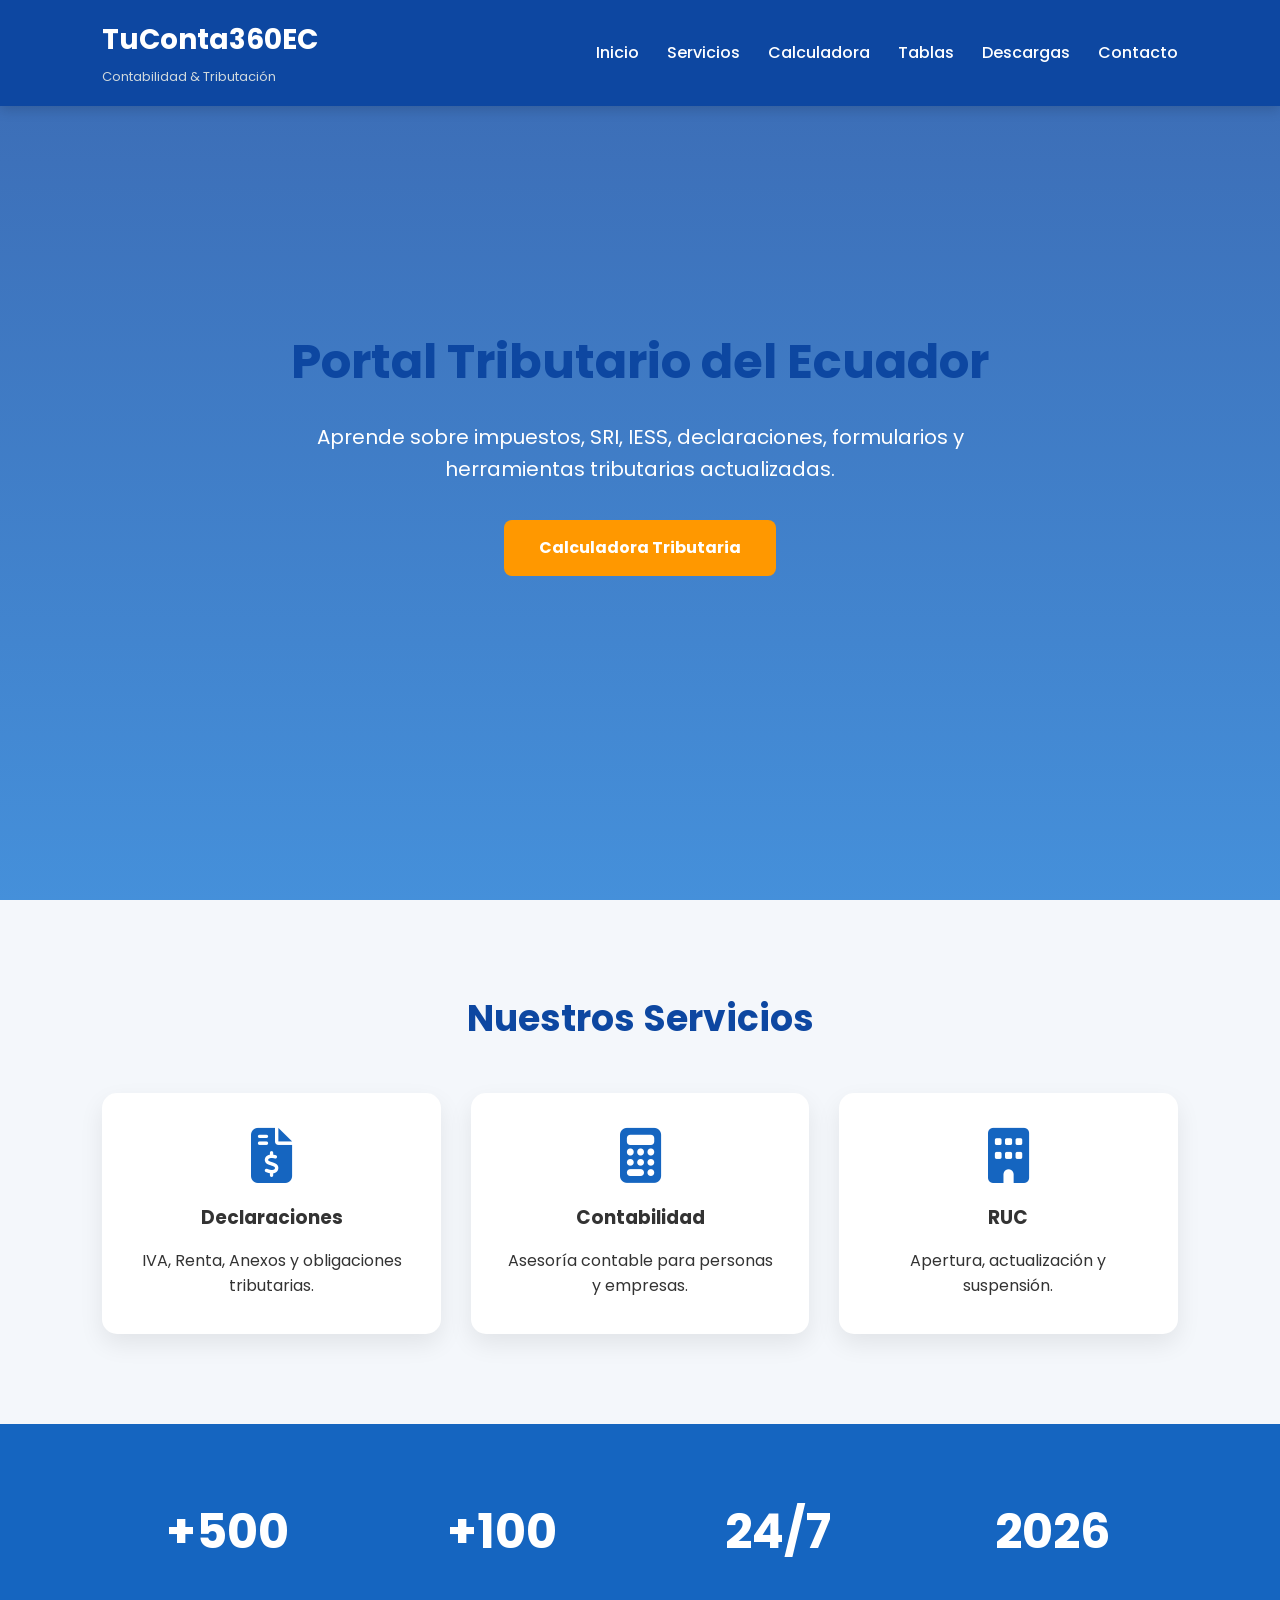
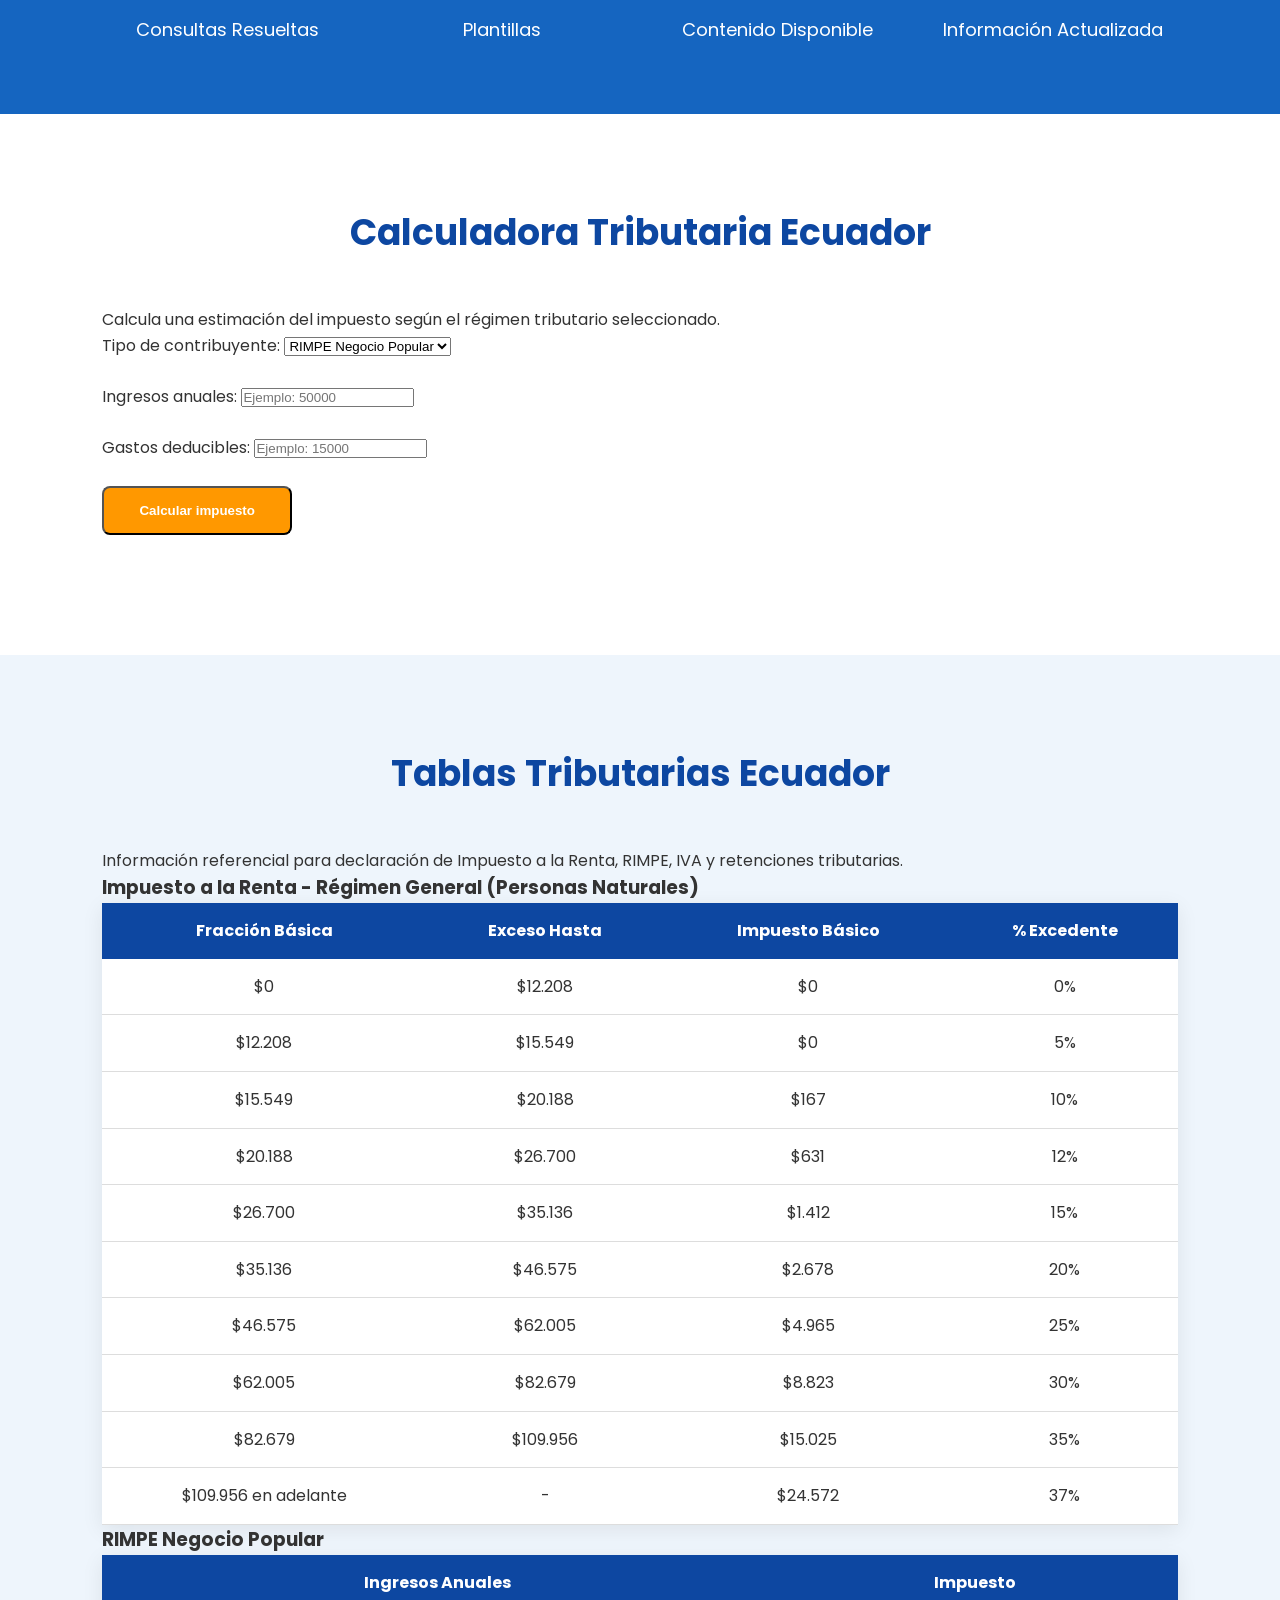
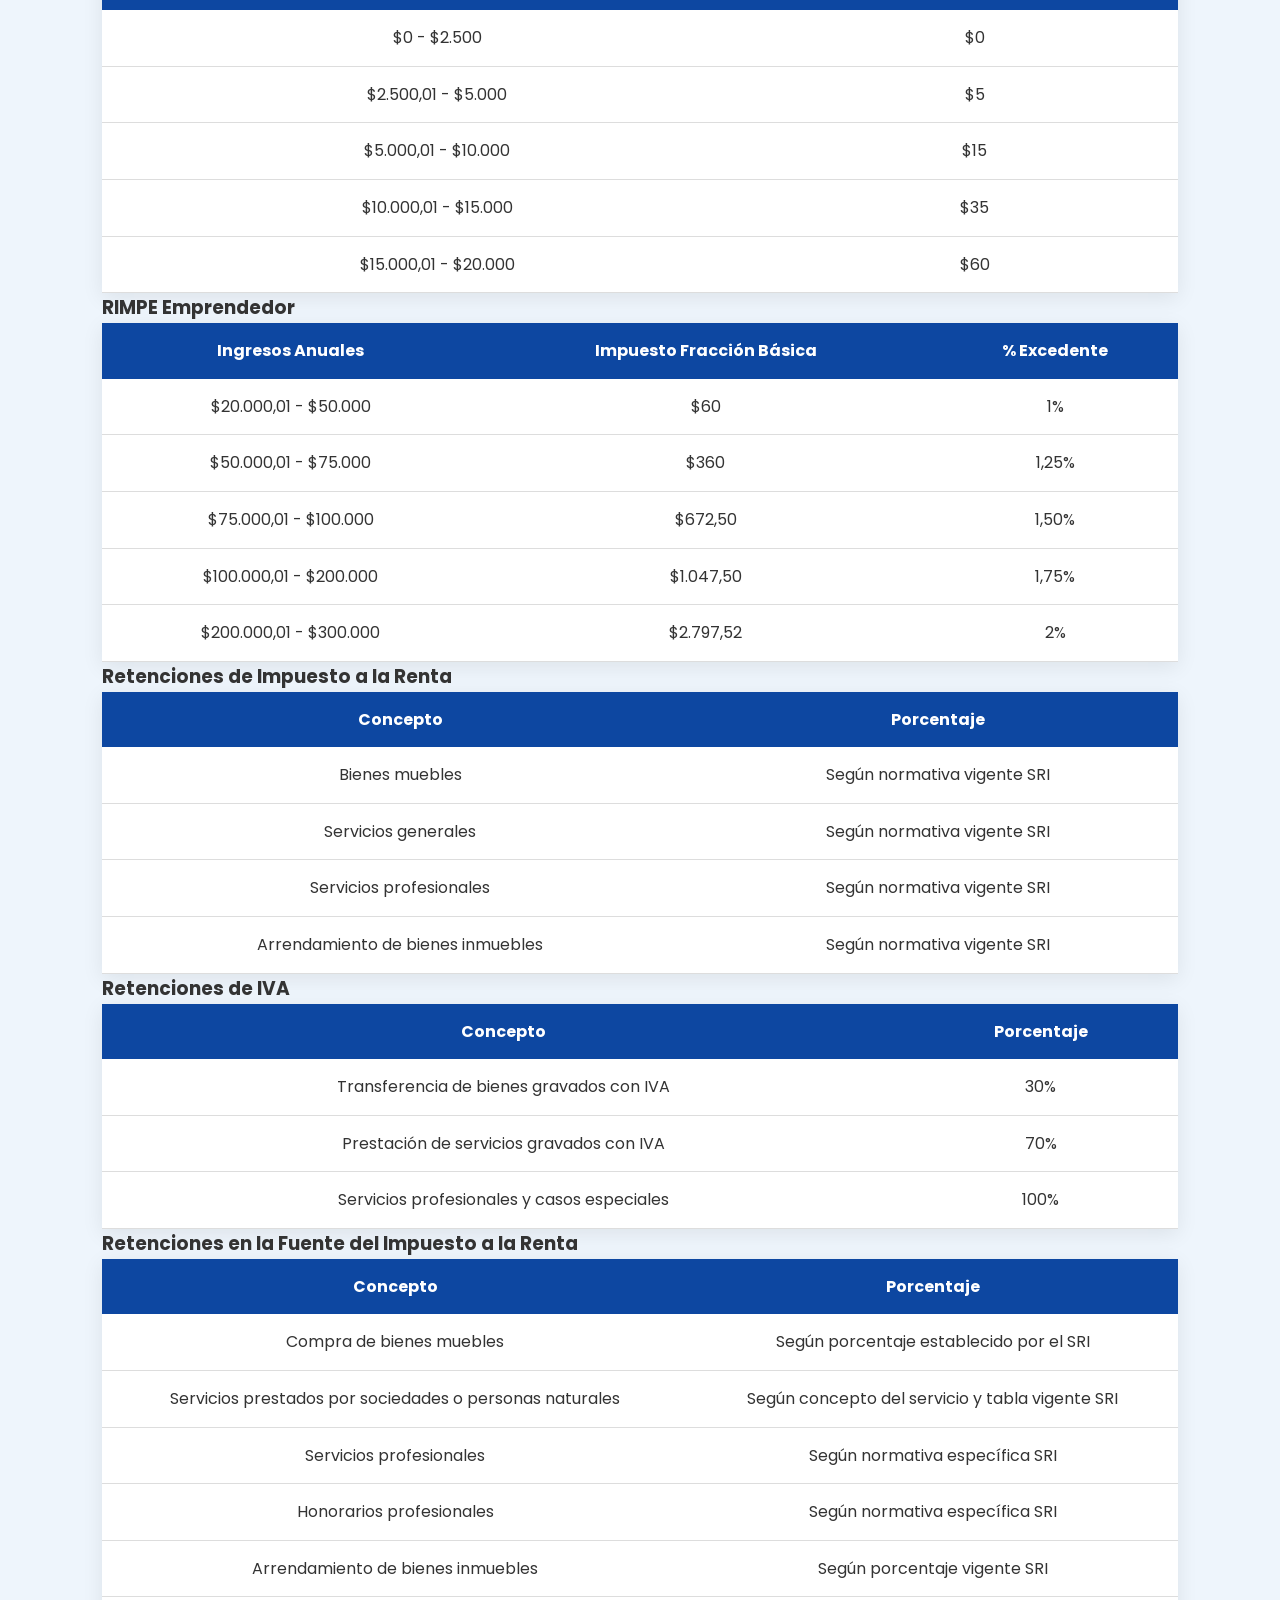
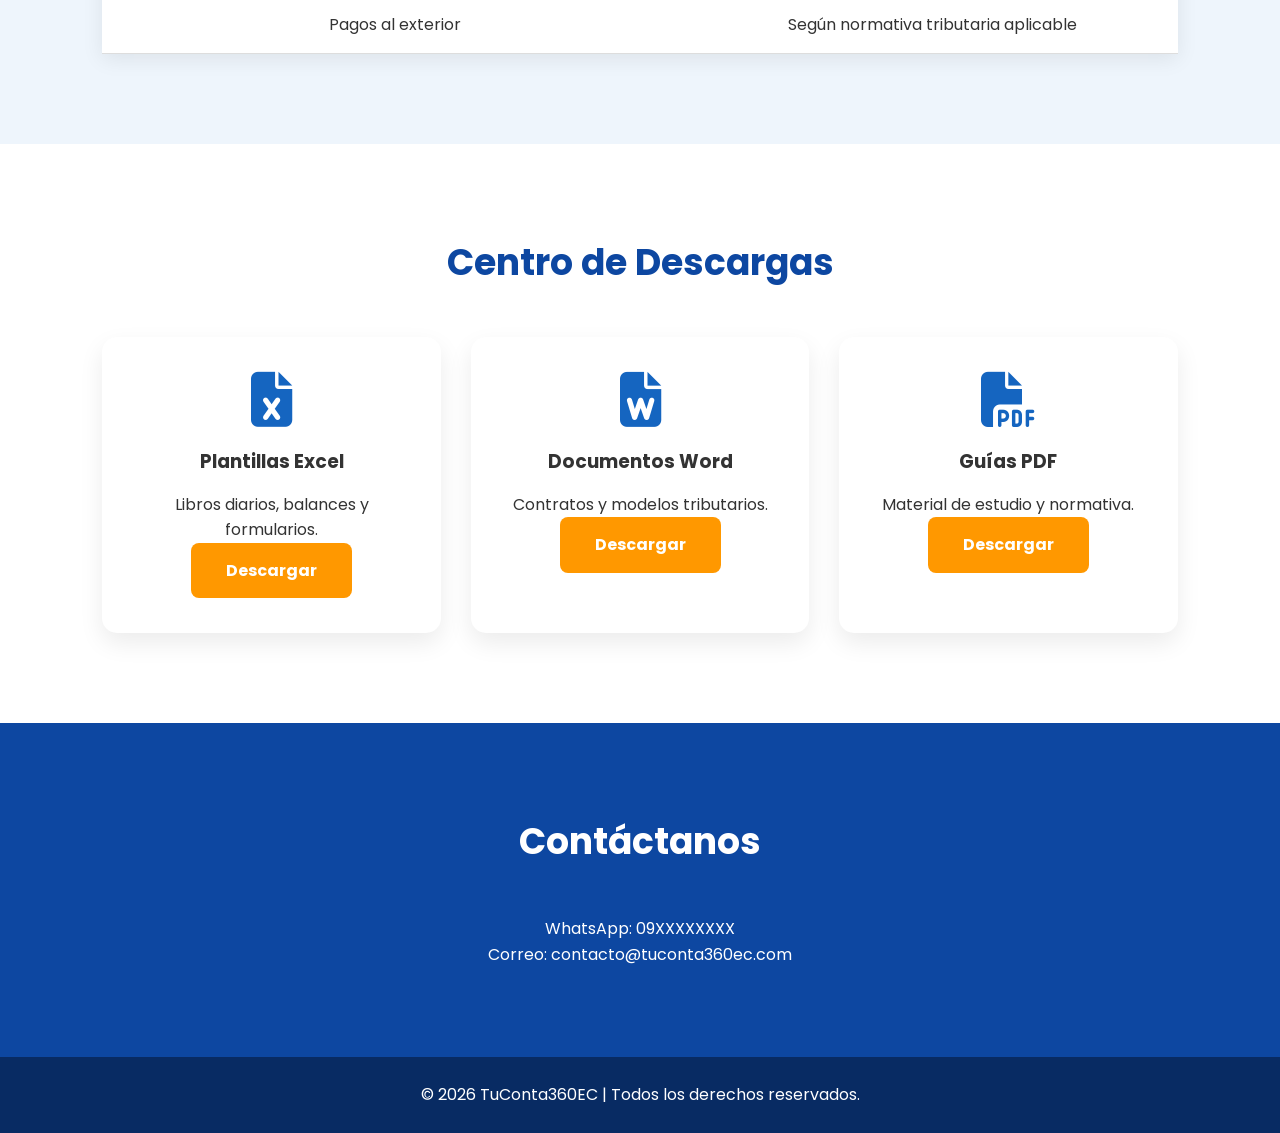
==== index.html @ 90be83da "Update index.html" ====
<!DOCTYPE html>
<html lang="es">
<head>
    <meta charset="UTF-8">
    <meta name="viewport" content="width=device-width, initial-scale=1.0">
    <title>TuConta360EC | Contabilidad y Tributación Ecuador</title>

    <link rel="stylesheet" href="css/style.css">

    <!-- Font Awesome -->
    <link rel="stylesheet" href="https://cdnjs.cloudflare.com/ajax/libs/font-awesome/6.6.0/css/all.min.css">

    <!-- Google Fonts -->
    <link href="https://fonts.googleapis.com/css2?family=Poppins:wght@300;400;500;600;700&display=swap" rel="stylesheet">
</head>

<body>

<!-- ================= HEADER ================= -->

<header>

    <div class="logo">
        <h1>TuConta360EC</h1>
        <span>Contabilidad & Tributación</span>
    </div>

    <nav>

        <ul>

            <li><a href="#inicio">Inicio</a></li>

            <li><a href="#servicios">Servicios</a></li>

            <li><a href="#calculadora">Calculadora</a></li>

            <li><a href="#tablas">Tablas</a></li>

            <li><a href="#descargas">Descargas</a></li>

            <li><a href="#contacto">Contacto</a></li>

        </ul>

    </nav>

</header>

<!-- ================= BANNER ================= -->

<section id="inicio" class="banner">

    <div class="banner-texto">

        <h2>Portal Tributario del Ecuador</h2>

        <p>
            Aprende sobre impuestos, SRI, IESS,
            declaraciones, formularios y herramientas
            tributarias actualizadas.
        </p>

        <a href="#calculadora" class="btn">
            Calculadora Tributaria
        </a>

    </div>

</section>

<!-- ================= SERVICIOS ================= -->

<section id="servicios">

    <h2>Nuestros Servicios</h2>

    <div class="contenedor-servicios">

        <div class="card">

            <i class="fa-solid fa-file-invoice-dollar"></i>

            <h3>Declaraciones</h3>

            <p>IVA, Renta, Anexos y obligaciones tributarias.</p>

        </div>

        <div class="card">

            <i class="fa-solid fa-calculator"></i>

            <h3>Contabilidad</h3>

            <p>Asesoría contable para personas y empresas.</p>

        </div>

        <div class="card">

            <i class="fa-solid fa-building"></i>

            <h3>RUC</h3>

            <p>Apertura, actualización y suspensión.</p>

        </div>

    </div>

</section>
    <!-- ESTADÍSTICAS -->

<section id="estadisticas">

    <div class="estadistica">

        <h2>+500</h2>

        <p>Consultas Resueltas</p>

    </div>

    <div class="estadistica">

        <h2>+100</h2>

        <p>Plantillas</p>

    </div>

    <div class="estadistica">

        <h2>24/7</h2>

        <p>Contenido Disponible</p>

    </div>

    <div class="estadistica">

        <h2>2026</h2>

        <p>Información Actualizada</p>

    </div>

</section>

<!-- ================= CALCULADORA ================= -->

<section id="calculadora">

<h2>Calculadora Tributaria Ecuador</h2>

<p>
Calcula una estimación del impuesto según el régimen tributario seleccionado.
</p>


<label>Tipo de contribuyente:</label>

<select id="regimen">

<option value="popular">
RIMPE Negocio Popular
</option>

<option value="emprendedor">
RIMPE Emprendedor
</option>

<option value="general">
Régimen General
</option>

</select>


<br><br>


<label>Ingresos anuales:</label>

<input 
type="number" 
id="ingresos"
placeholder="Ejemplo: 50000">


<br><br>


<label>Gastos deducibles:</label>

<input 
type="number"
id="gastos"
placeholder="Ejemplo: 15000">


<br><br>


<button onclick="calcularImpuesto()" class="btn">

Calcular impuesto

</button>


<div id="resultado">

</div>


</section>

<!-- ================= TABLAS ================= -->

<!-- ================= TABLAS TRIBUTARIAS ================= -->

<section id="tablas">

<h2>Tablas Tributarias Ecuador</h2>

<p>
Información referencial para declaración de Impuesto a la Renta,
RIMPE, IVA y retenciones tributarias.
</p>


<h3>Impuesto a la Renta - Régimen General (Personas Naturales)</h3>

<table>

<tr>
<th>Fracción Básica</th>
<th>Exceso Hasta</th>
<th>Impuesto Básico</th>
<th>% Excedente</th>
</tr>


<tr>
<td>$0</td>
<td>$12.208</td>
<td>$0</td>
<td>0%</td>
</tr>


<tr>
<td>$12.208</td>
<td>$15.549</td>
<td>$0</td>
<td>5%</td>
</tr>


<tr>
<td>$15.549</td>
<td>$20.188</td>
<td>$167</td>
<td>10%</td>
</tr>


<tr>
<td>$20.188</td>
<td>$26.700</td>
<td>$631</td>
<td>12%</td>
</tr>


<tr>
<td>$26.700</td>
<td>$35.136</td>
<td>$1.412</td>
<td>15%</td>
</tr>


<tr>
<td>$35.136</td>
<td>$46.575</td>
<td>$2.678</td>
<td>20%</td>
</tr>


<tr>
<td>$46.575</td>
<td>$62.005</td>
<td>$4.965</td>
<td>25%</td>
</tr>


<tr>
<td>$62.005</td>
<td>$82.679</td>
<td>$8.823</td>
<td>30%</td>
</tr>


<tr>
<td>$82.679</td>
<td>$109.956</td>
<td>$15.025</td>
<td>35%</td>
</tr>


<tr>
<td>$109.956 en adelante</td>
<td>-</td>
<td>$24.572</td>
<td>37%</td>
</tr>


</table>



<h3>RIMPE Negocio Popular</h3>


<table>

<tr>
<th>Ingresos Anuales</th>
<th>Impuesto</th>
</tr>


<tr>
<td>$0 - $2.500</td>
<td>$0</td>
</tr>


<tr>
<td>$2.500,01 - $5.000</td>
<td>$5</td>
</tr>


<tr>
<td>$5.000,01 - $10.000</td>
<td>$15</td>
</tr>


<tr>
<td>$10.000,01 - $15.000</td>
<td>$35</td>
</tr>


<tr>
<td>$15.000,01 - $20.000</td>
<td>$60</td>
</tr>


</table>

<h3>RIMPE Emprendedor</h3>

<table>

<tr>
<th>Ingresos Anuales</th>
<th>Impuesto Fracción Básica</th>
<th>% Excedente</th>
</tr>


<tr>
<td>$20.000,01 - $50.000</td>
<td>$60</td>
<td>1%</td>
</tr>


<tr>
<td>$50.000,01 - $75.000</td>
<td>$360</td>
<td>1,25%</td>
</tr>


<tr>
<td>$75.000,01 - $100.000</td>
<td>$672,50</td>
<td>1,50%</td>
</tr>


<tr>
<td>$100.000,01 - $200.000</td>
<td>$1.047,50</td>
<td>1,75%</td>
</tr>


<tr>
<td>$200.000,01 - $300.000</td>
<td>$2.797,52</td>
<td>2%</td>
</tr>


</table>

<h3>Retenciones de Impuesto a la Renta</h3>

<table>

<tr>
<th>Concepto</th>
<th>Porcentaje</th>
</tr>


<tr>
<td>Bienes muebles</td>
<td>Según normativa vigente SRI</td>
</tr>


<tr>
<td>Servicios generales</td>
<td>Según normativa vigente SRI</td>
</tr>


<tr>
<td>Servicios profesionales</td>
<td>Según normativa vigente SRI</td>
</tr>


<tr>
<td>Arrendamiento de bienes inmuebles</td>
<td>Según normativa vigente SRI</td>
</tr>


</table>



<h3>Retenciones de IVA</h3>


<table>

<tr>
<th>Concepto</th>
<th>Porcentaje</th>
</tr>


<tr>
<td>Transferencia de bienes gravados con IVA</td>
<td>30%</td>
</tr>


<tr>
<td>Prestación de servicios gravados con IVA</td>
<td>70%</td>
</tr>


<tr>
<td>Servicios profesionales y casos especiales</td>
<td>100%</td>
</tr>


</table>
<h3>Retenciones en la Fuente del Impuesto a la Renta</h3>

<table>

<tr>
<th>Concepto</th>
<th>Porcentaje</th>
</tr>

<tr>
<td>Compra de bienes muebles</td>
<td>Según porcentaje establecido por el SRI</td>
</tr>

<tr>
<td>Servicios prestados por sociedades o personas naturales</td>
<td>Según concepto del servicio y tabla vigente SRI</td>
</tr>

<tr>
<td>Servicios profesionales</td>
<td>Según normativa específica SRI</td>
</tr>

<tr>
<td>Honorarios profesionales</td>
<td>Según normativa específica SRI</td>
</tr>

<tr>
<td>Arrendamiento de bienes inmuebles</td>
<td>Según porcentaje vigente SRI</td>
</tr>

<tr>
<td>Pagos al exterior</td>
<td>Según normativa tributaria aplicable</td>
</tr>

</table>

</section>

<!-- ================= DESCARGAS ================= -->

<section id="descargas">

<h2>Centro de Descargas</h2>

<div class="contenedor-servicios">

<div class="card">

<i class="fa-solid fa-file-excel"></i>

<h3>Plantillas Excel</h3>

<p>Libros diarios, balances y formularios.</p>

<a href="#" class="btn">Descargar</a>

</div>

<div class="card">

<i class="fa-solid fa-file-word"></i>

<h3>Documentos Word</h3>

<p>Contratos y modelos tributarios.</p>

<a href="#" class="btn">Descargar</a>

</div>

<div class="card">

<i class="fa-solid fa-file-pdf"></i>

<h3>Guías PDF</h3>

<p>Material de estudio y normativa.</p>

<a href="#" class="btn">Descargar</a>

</div>

</div>

</section>

<!-- ================= CONTACTO ================= -->

<section id="contacto">

    <h2>Contáctanos</h2>

    <p>WhatsApp: 09XXXXXXXX</p>

    <p>Correo: contacto@tuconta360ec.com</p>

</section>

<!-- ================= FOOTER ================= -->

<footer>

    <p>

        © 2026 TuConta360EC |
        Todos los derechos reservados.

    </p>

</footer>

<script src="script.js"></script>

</body>
</html>
---- css/style.css ----
/*=========================
RESET
=========================*/

*{
    margin:0;
    padding:0;
    box-sizing:border-box;
}

html{
    scroll-behavior:smooth;
}

body{
    font-family:'Poppins',sans-serif;
    background:#f4f7fb;
    color:#333;
    line-height:1.6;
}

/*=========================
HEADER
=========================*/

header{
    position:fixed;
    top:0;
    width:100%;
    background:#0d47a1;
    color:#fff;
    display:flex;
    justify-content:space-between;
    align-items:center;
    padding:18px 8%;
    z-index:1000;
    box-shadow:0 4px 12px rgba(0,0,0,.15);
}

.logo h1{
    font-size:28px;
}

.logo span{
    font-size:13px;
    color:#cfd8dc;
}

nav ul{
    display:flex;
    list-style:none;
    gap:28px;
}

nav a{
    color:#fff;
    text-decoration:none;
    font-weight:500;
    transition:.3s;
}

nav a:hover{
    color:#90caf9;
}

/*=========================
BANNER
=========================*/

.banner{
    height:100vh;
    display:flex;
    justify-content:center;
    align-items:center;
    text-align:center;
    background:linear-gradient(rgba(13,71,161,.80),
                               rgba(25,118,210,.80)),
    url("../img/banner.jpg") center/cover;
    color:white;
    padding:40px;
}

.banner h2{
    font-size:48px;
    margin-bottom:20px;
}

.banner p{
    font-size:20px;
    max-width:700px;
    margin:auto;
    margin-bottom:35px;
}

.btn{

    display:inline-block;

    background:#ff9800;

    color:white;

    padding:15px 35px;

    border-radius:8px;

    text-decoration:none;

    font-weight:bold;

    transition:.3s;

}

.btn:hover{

    background:#fb8c00;

    transform:translateY(-3px);

}

/*=========================
SECCIONES
=========================*/

section{

    padding:90px 8%;

}

section h2{

    text-align:center;

    font-size:36px;

    margin-bottom:45px;

    color:#0d47a1;

}

/*=========================
CARDS
=========================*/

.contenedor-servicios{

    display:grid;

    grid-template-columns:repeat(auto-fit,minmax(260px,1fr));

    gap:30px;

}

.card{

    background:white;

    border-radius:15px;

    padding:35px;

    text-align:center;

    box-shadow:0 10px 25px rgba(0,0,0,.08);

    transition:.35s;

}

.card:hover{

    transform:translateY(-10px);

}

.card i{

    font-size:55px;

    color:#1565c0;

    margin-bottom:20px;

}

.card h3{

    margin-bottom:15px;

}

/*=========================
CALCULADORA
=========================*/

#calculadora{

    background:white;

}

/*=========================
TABLAS
=========================*/

#tablas{

    background:#eef5fc;

}

/*=========================
DESCARGAS
=========================*/

#descargas{

    background:white;

}

/*=========================
CONTACTO
=========================*/

#contacto{

    background:#0d47a1;

    color:white;

    text-align:center;

}

#contacto h2{

    color:white;

}

/*=========================
FOOTER
=========================*/

footer{

    background:#082b63;

    color:white;

    text-align:center;

    padding:25px;

}

/*=========================
RESPONSIVE
=========================*/

@media(max-width:900px){

header{

    flex-direction:column;

}

nav ul{

    margin-top:20px;

    flex-wrap:wrap;

    justify-content:center;

}

.banner h2{

    font-size:34px;

}

.banner p{

    font-size:17px;

}

}
/*=========================
ESTADISTICAS
=========================*/

#estadisticas{

    display:grid;

    grid-template-columns:repeat(auto-fit,minmax(220px,1fr));

    gap:25px;

    background:#1565c0;

    color:white;

    padding:70px 8%;

}

.estadistica{

    text-align:center;

}

.estadistica h2{

    color:white;

    font-size:48px;

}

.estadistica p{

    font-size:18px;

}
table{

width:100%;

border-collapse:collapse;

background:white;

box-shadow:0 5px 20px rgba(0,0,0,.08);

}

th{

background:#0d47a1;

color:white;

padding:15px;

}

td{

padding:15px;

border-bottom:1px solid #ddd;

text-align:center;

}

tr:hover{

background:#f5f5f5;

}
/* =========================
RESULTADO CALCULADORA
========================= */


#resultado{

    margin-top:30px;

}


.resultado-box{

    background:white;

    padding:25px;

    border-radius:15px;

    box-shadow:0 5px 20px rgba(0,0,0,.10);

}


.resultado-box h3{

    color:#0d47a1;

    margin-bottom:15px;

}


.resultado-box strong{

    color:#1565c0;

}
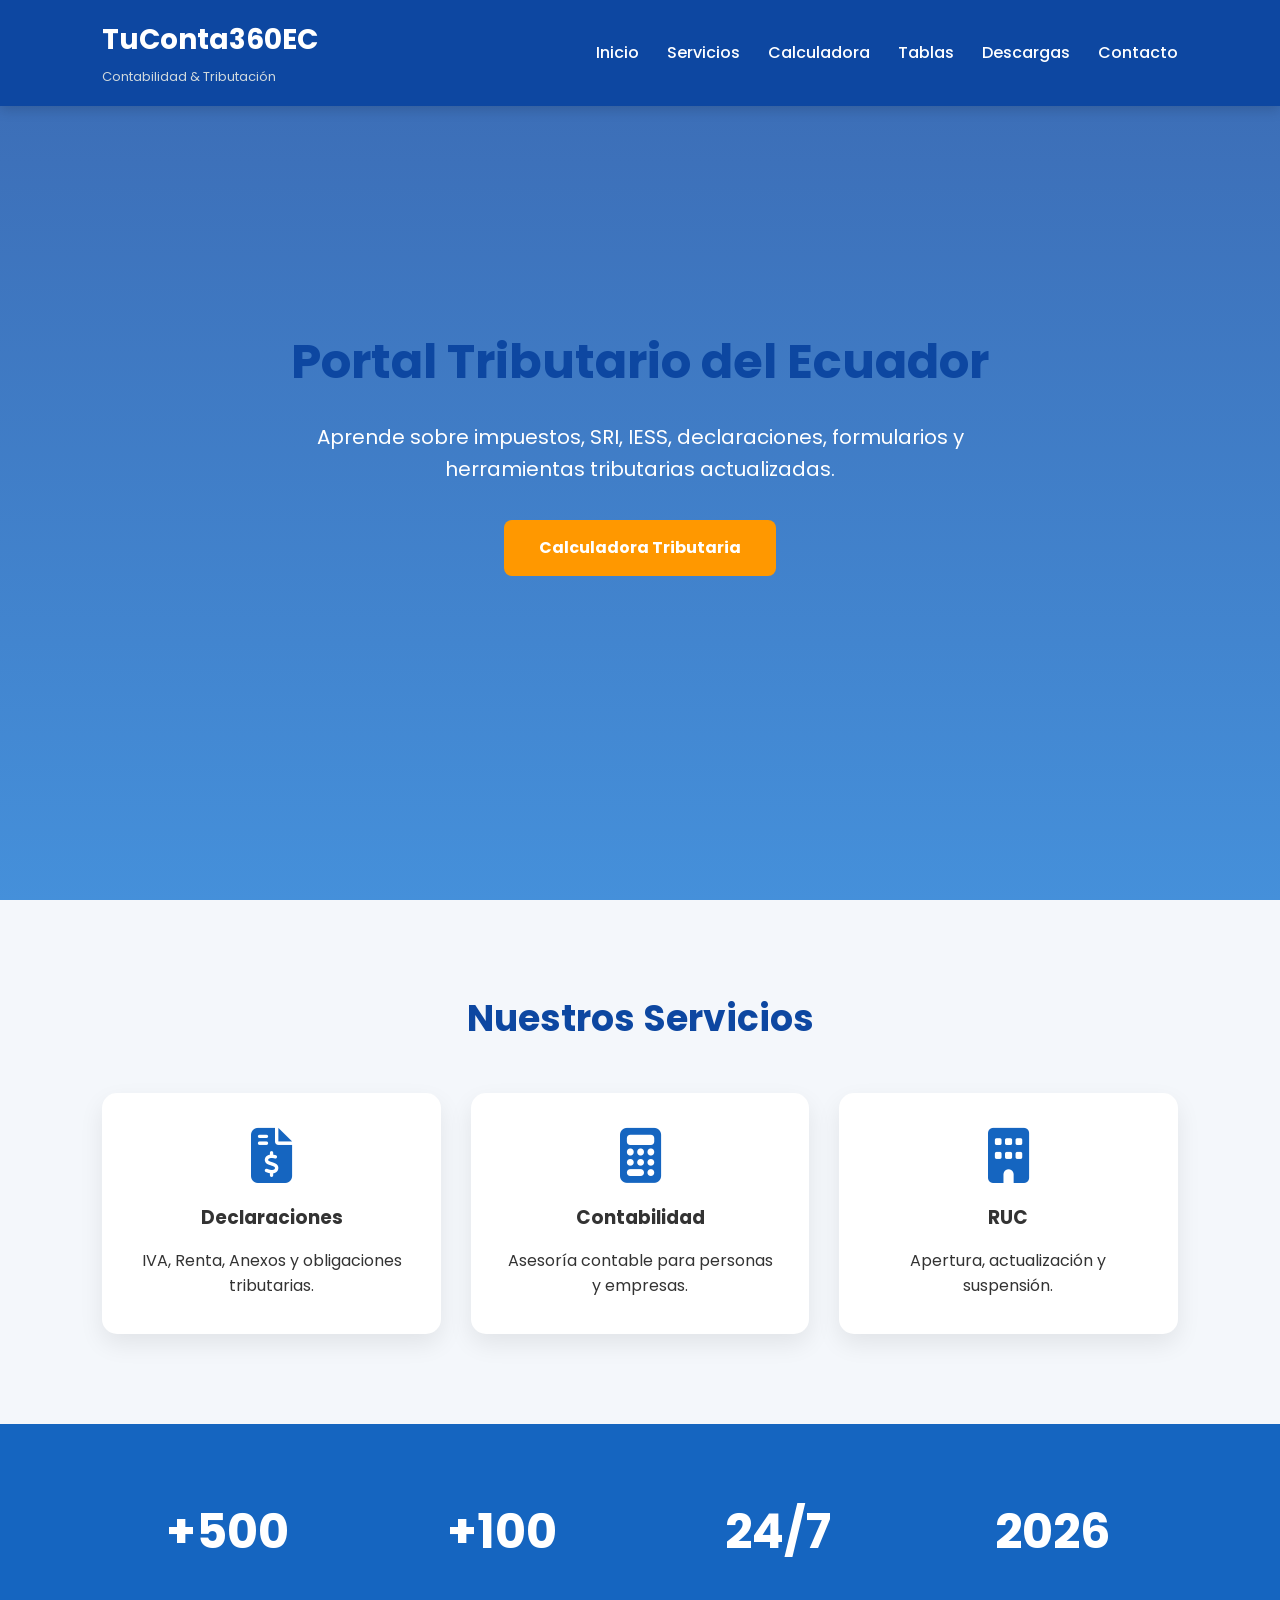
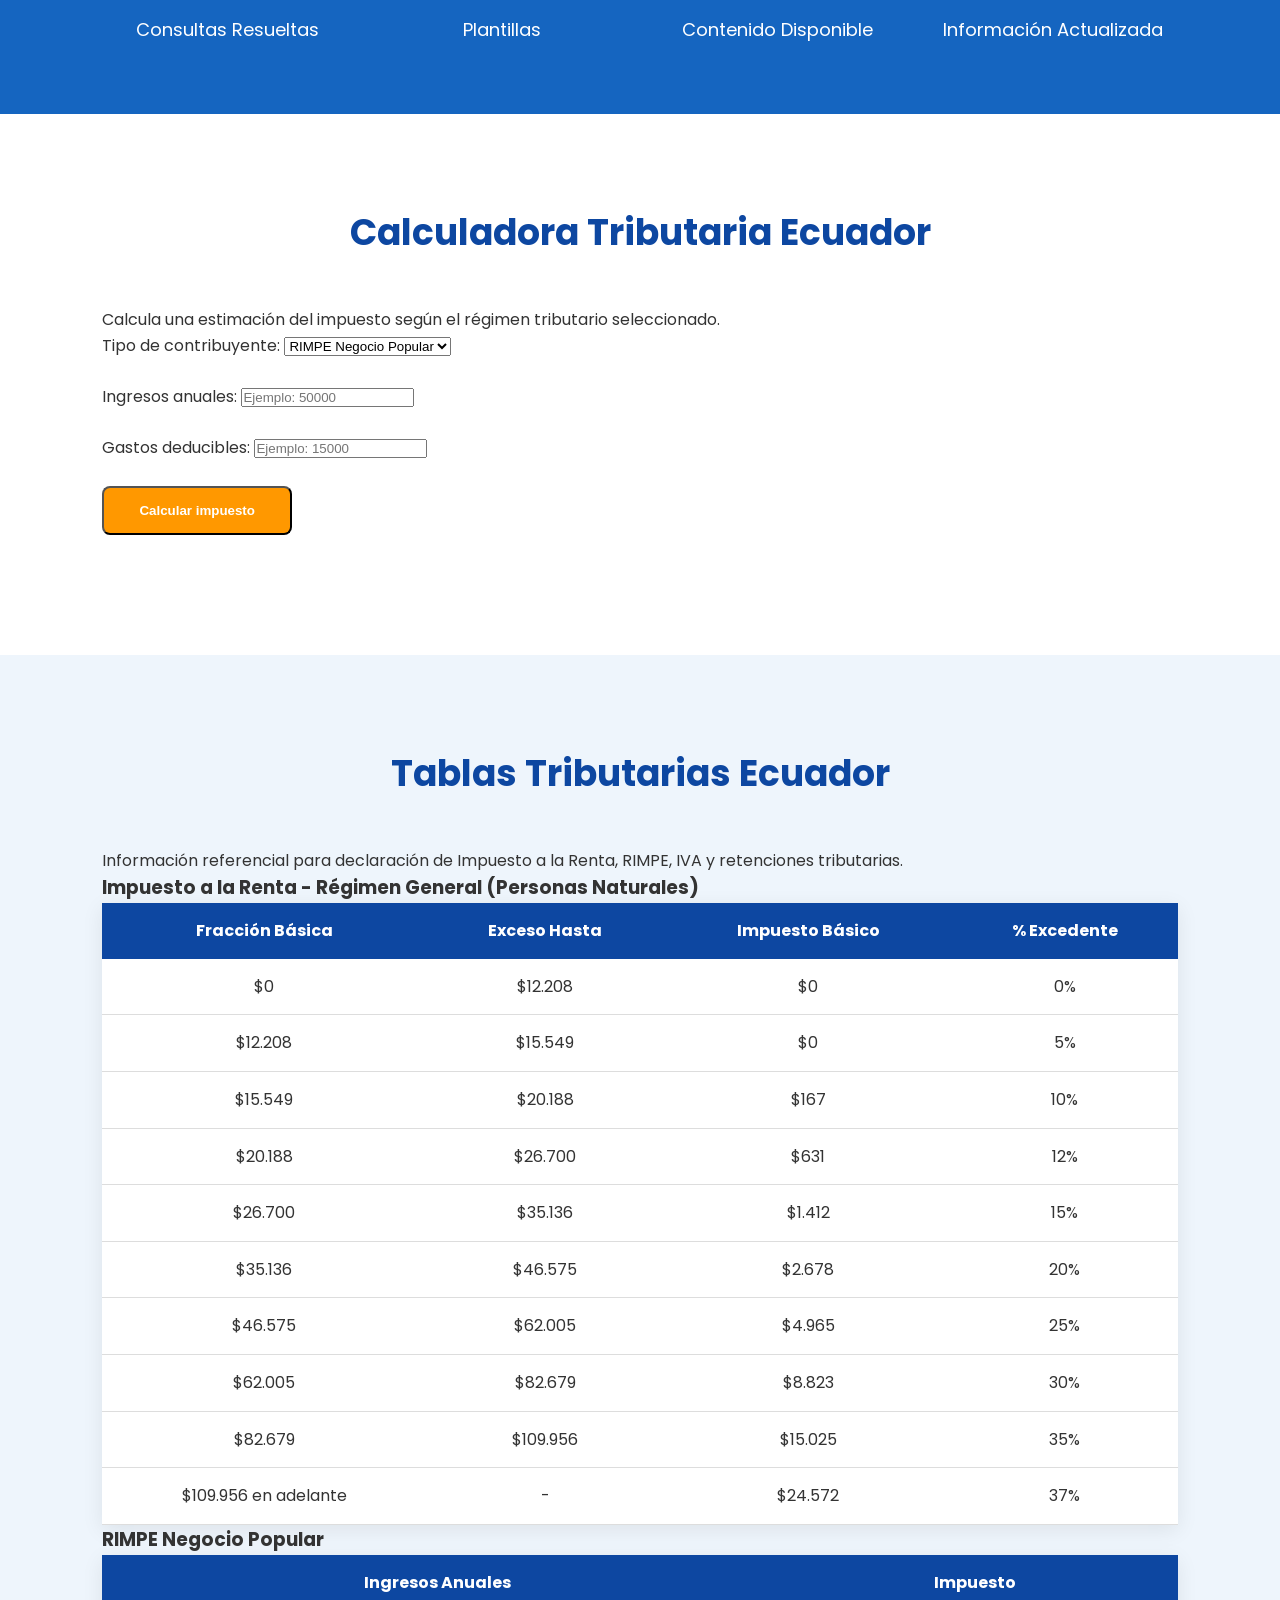
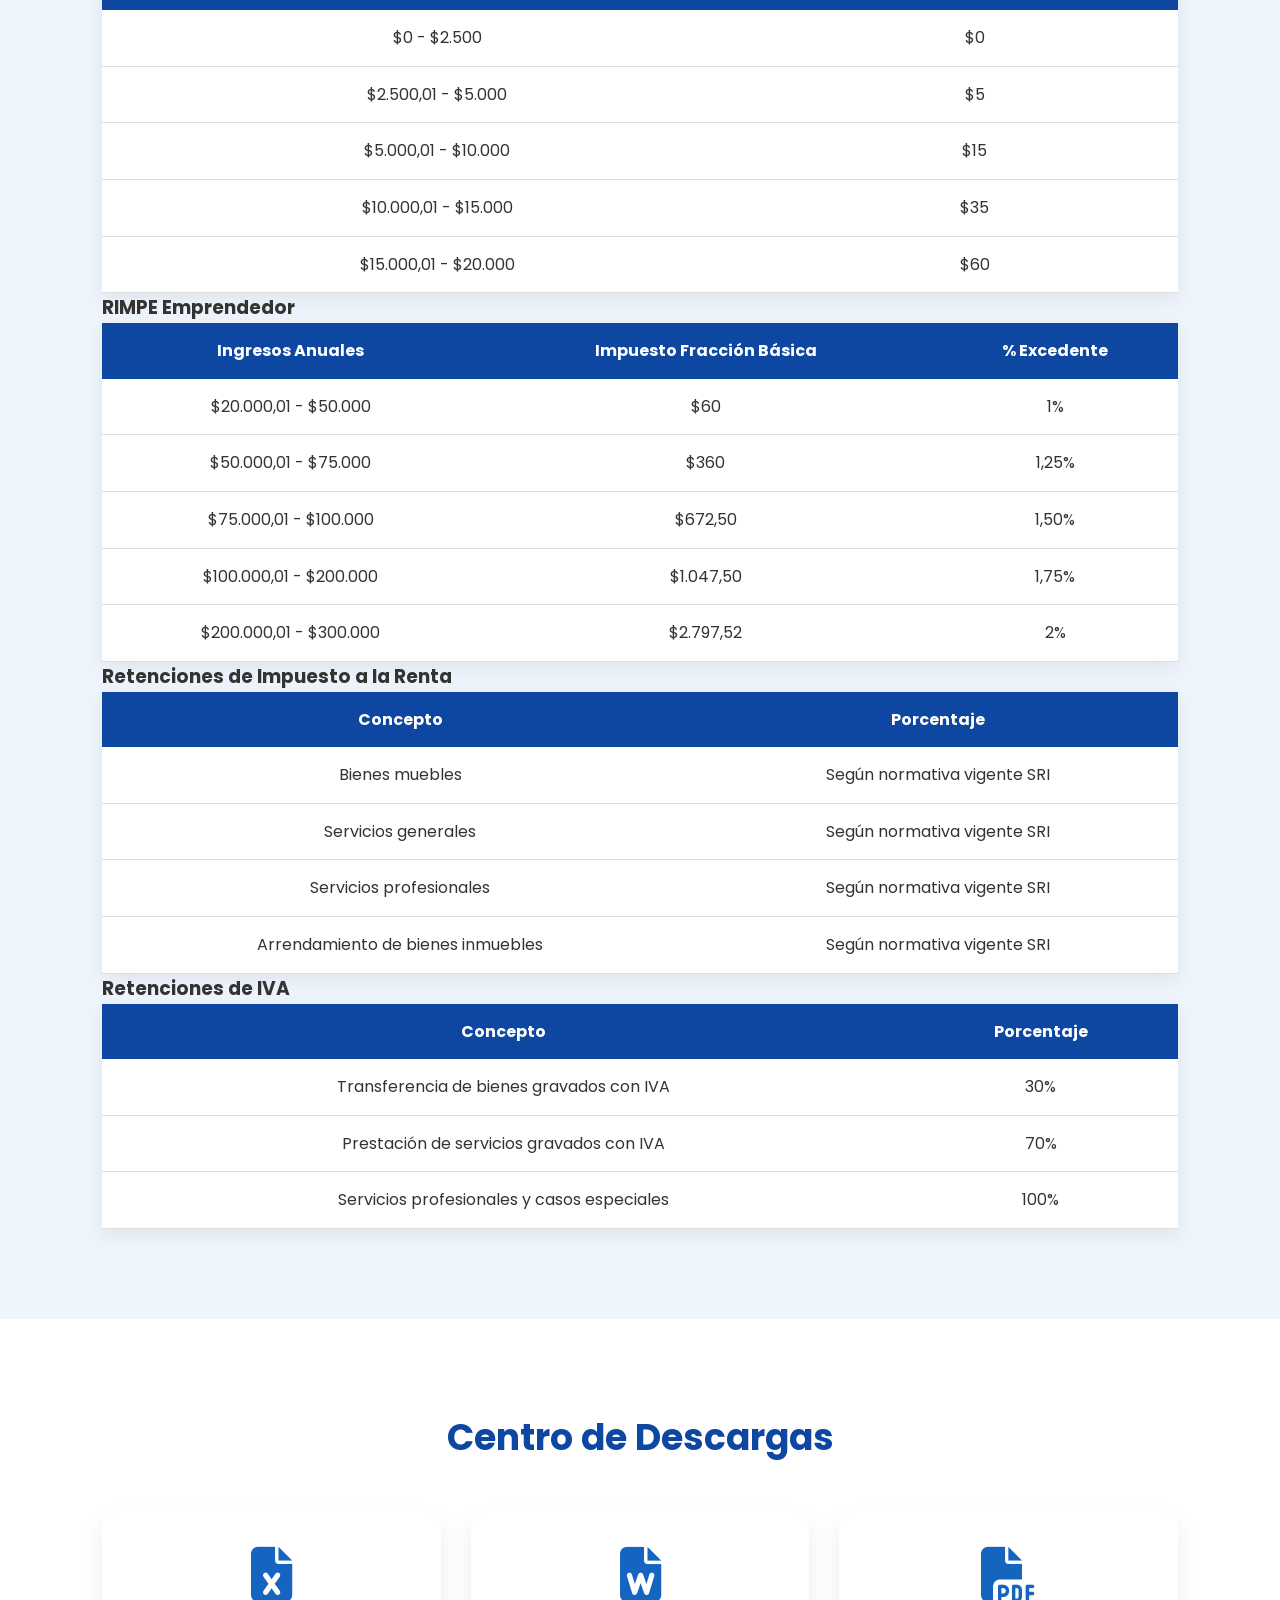
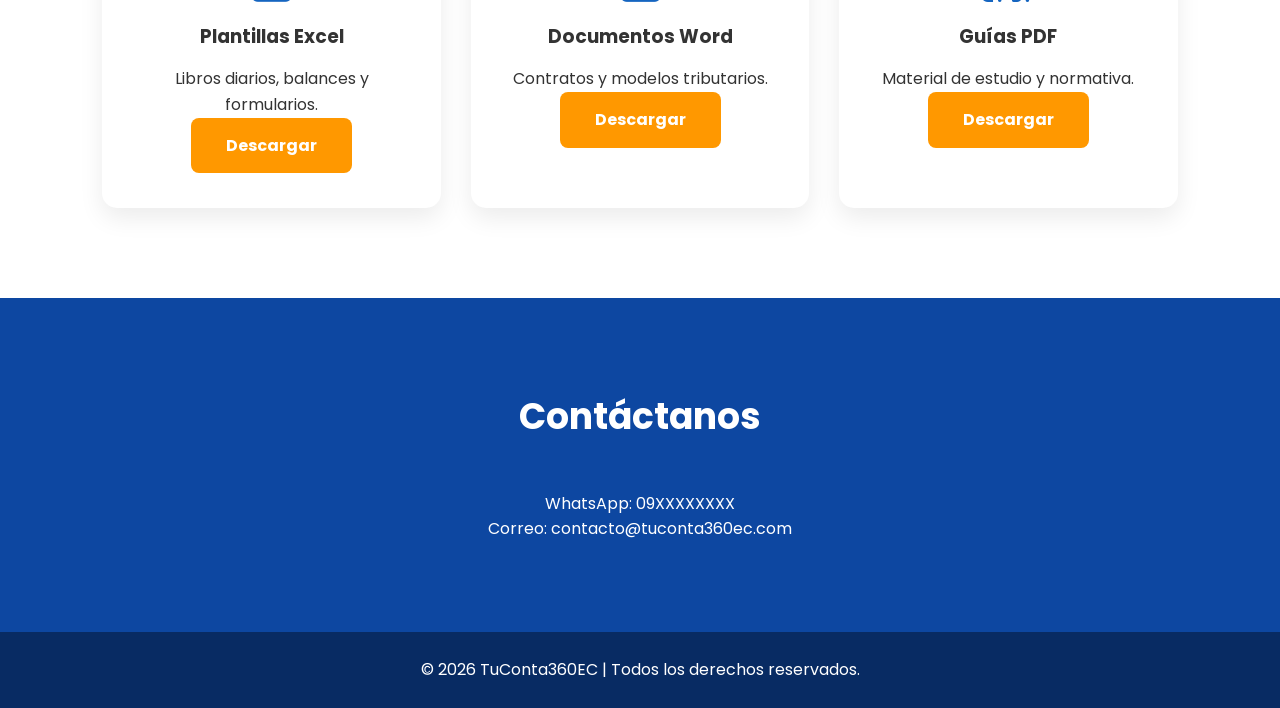
==== commit 61e0e95d: "Update index.html" ====
--- a/index.html
+++ b/index.html
@@ -486,46 +486,7 @@
 
 
 </table>
-<h3>Retenciones en la Fuente del Impuesto a la Renta</h3>
-
-<table>
-
-<tr>
-<th>Concepto</th>
-<th>Porcentaje</th>
-</tr>
-
-<tr>
-<td>Compra de bienes muebles</td>
-<td>Según porcentaje establecido por el SRI</td>
-</tr>
-
-<tr>
-<td>Servicios prestados por sociedades o personas naturales</td>
-<td>Según concepto del servicio y tabla vigente SRI</td>
-</tr>
-
-<tr>
-<td>Servicios profesionales</td>
-<td>Según normativa específica SRI</td>
-</tr>
-
-<tr>
-<td>Honorarios profesionales</td>
-<td>Según normativa específica SRI</td>
-</tr>
-
-<tr>
-<td>Arrendamiento de bienes inmuebles</td>
-<td>Según porcentaje vigente SRI</td>
-</tr>
-
-<tr>
-<td>Pagos al exterior</td>
-<td>Según normativa tributaria aplicable</td>
-</tr>
-
-</table>
+
 
 </section>
 
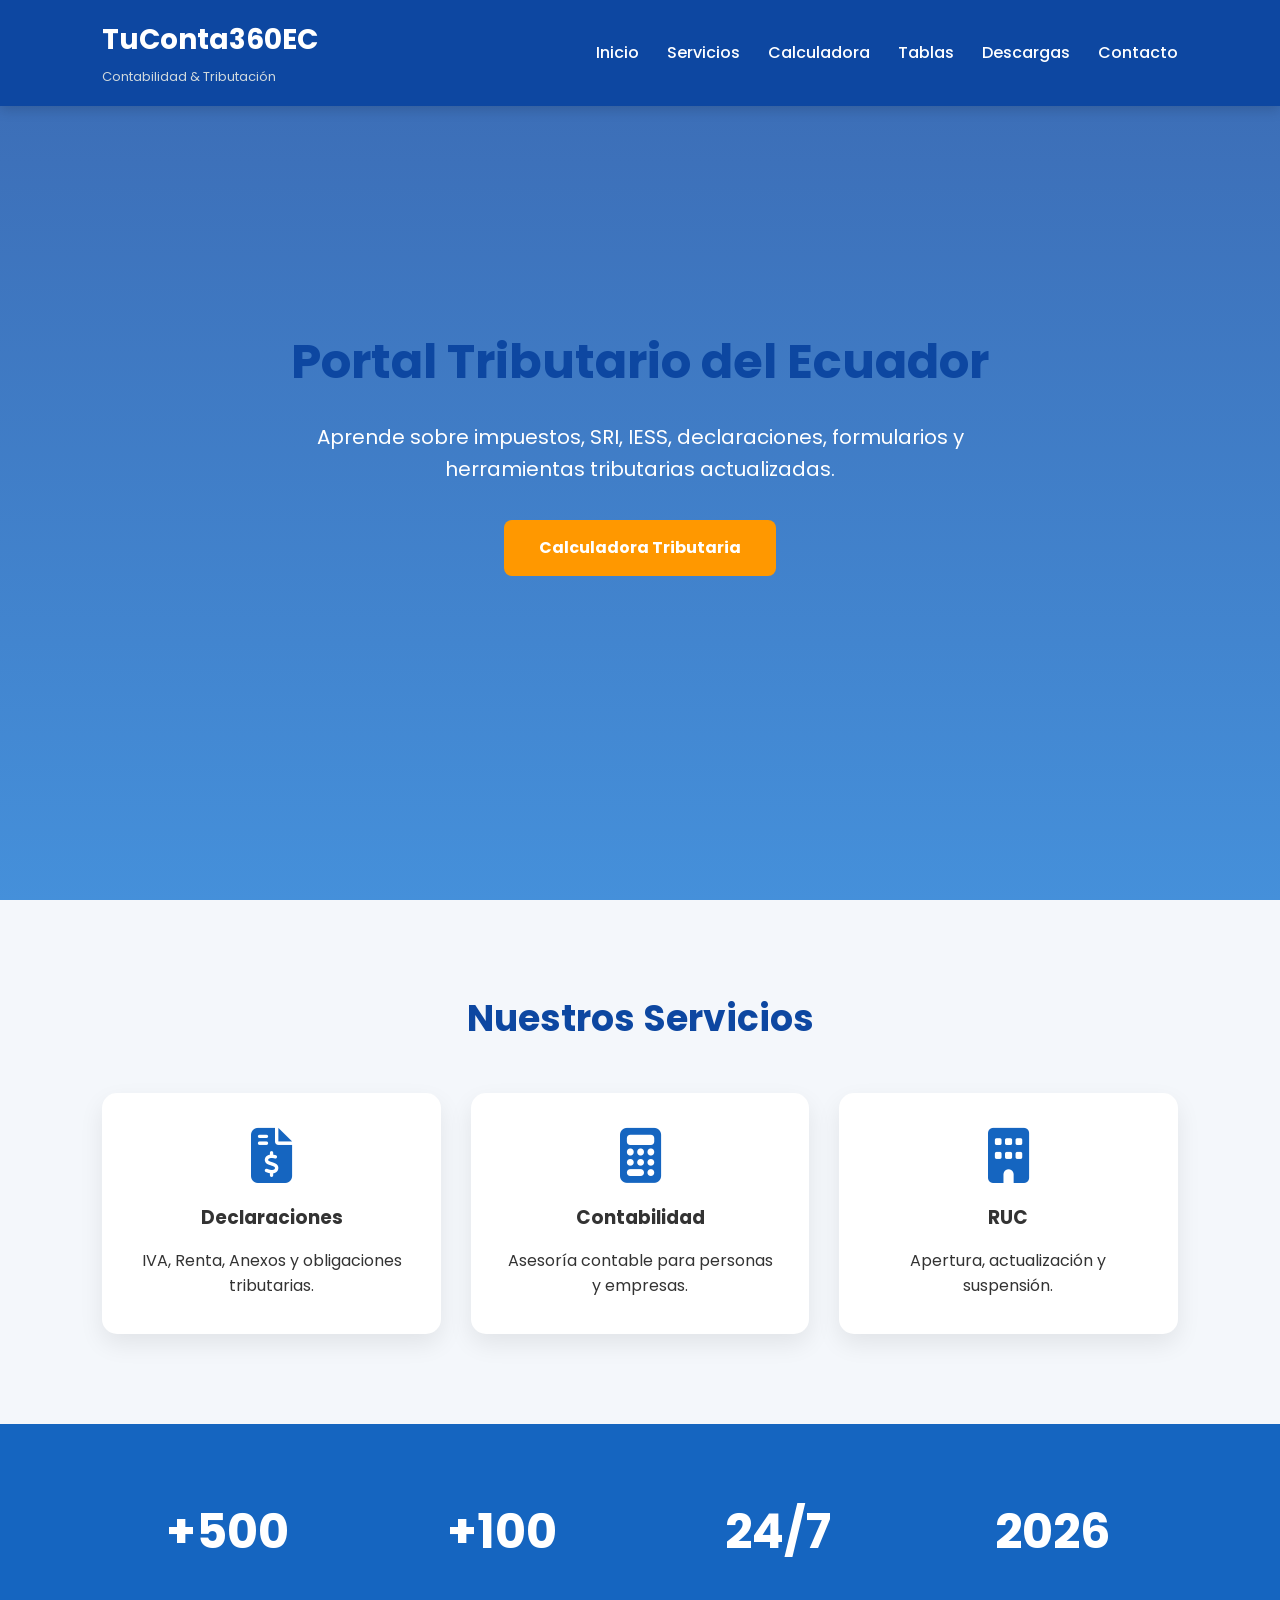
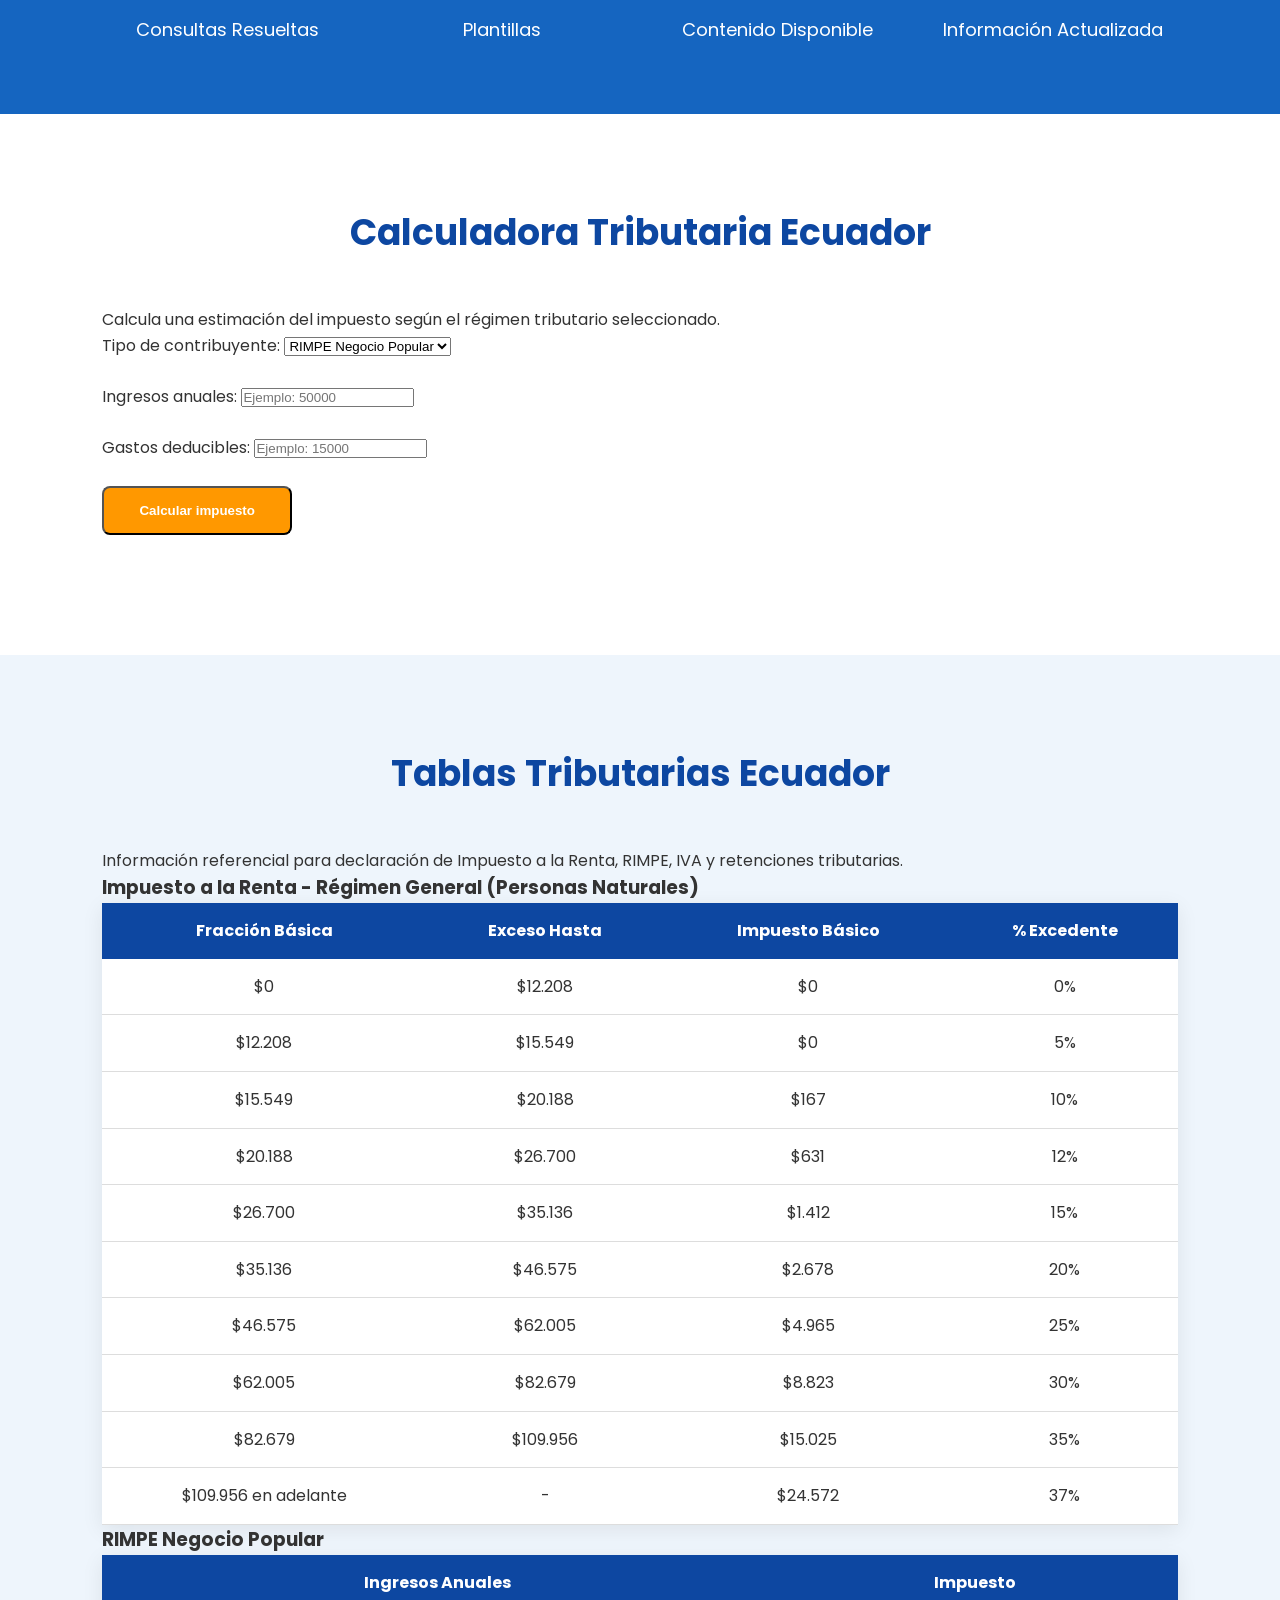
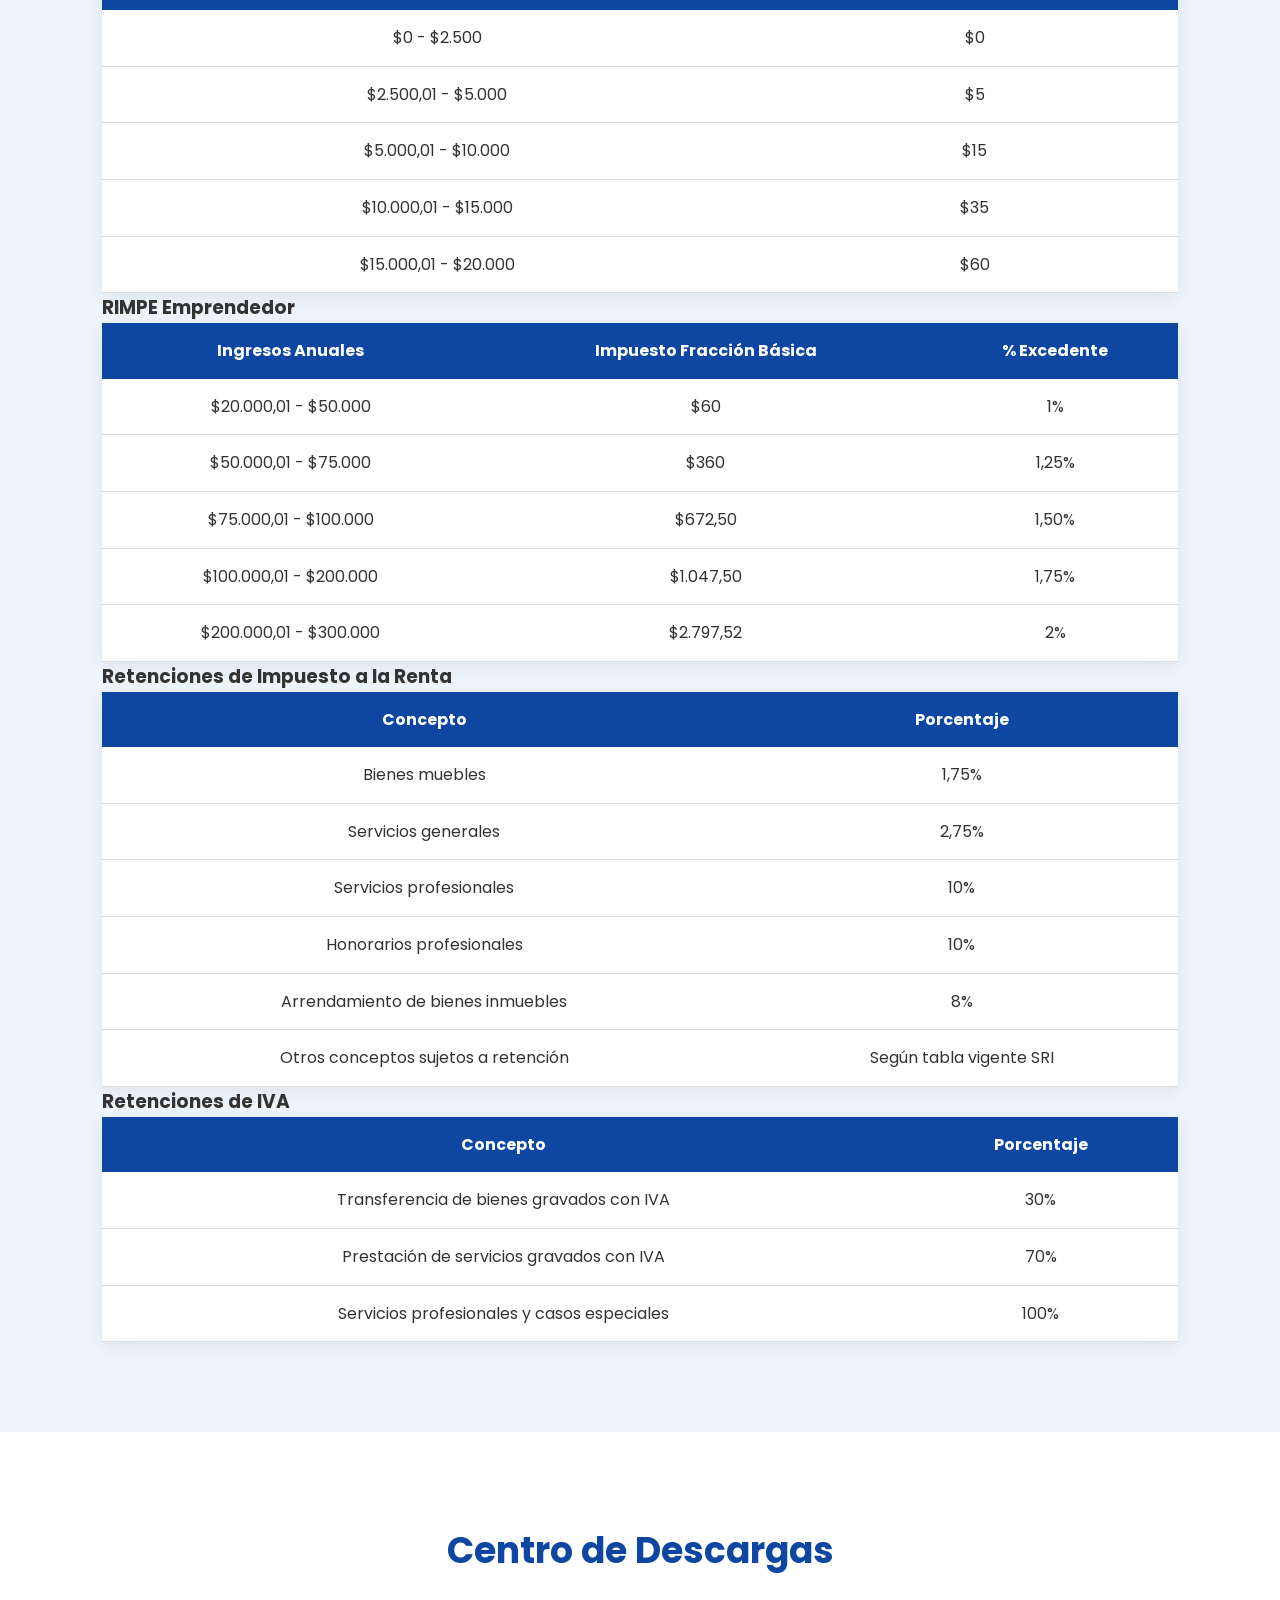
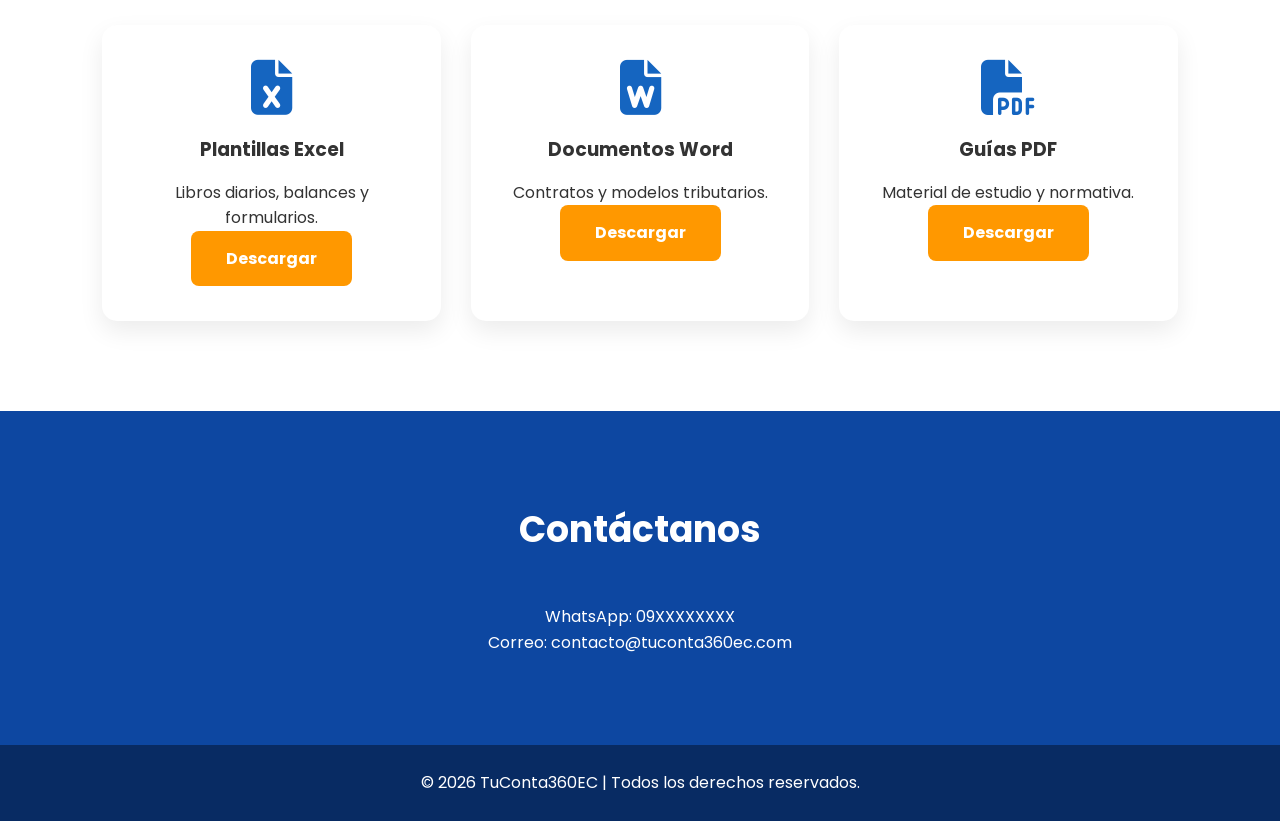
==== commit 60469b78: "Update index.html" ====
--- a/index.html
+++ b/index.html
@@ -430,25 +430,37 @@
 
 <tr>
 <td>Bienes muebles</td>
-<td>Según normativa vigente SRI</td>
+<td>1,75%</td>
 </tr>
 
 
 <tr>
 <td>Servicios generales</td>
-<td>Según normativa vigente SRI</td>
+<td>2,75%</td>
 </tr>
 
 
 <tr>
 <td>Servicios profesionales</td>
-<td>Según normativa vigente SRI</td>
+<td>10%</td>
+</tr>
+
+
+<tr>
+<td>Honorarios profesionales</td>
+<td>10%</td>
 </tr>
 
 
 <tr>
 <td>Arrendamiento de bienes inmuebles</td>
-<td>Según normativa vigente SRI</td>
+<td>8%</td>
+</tr>
+
+
+<tr>
+<td>Otros conceptos sujetos a retención</td>
+<td>Según tabla vigente SRI</td>
 </tr>
 
 
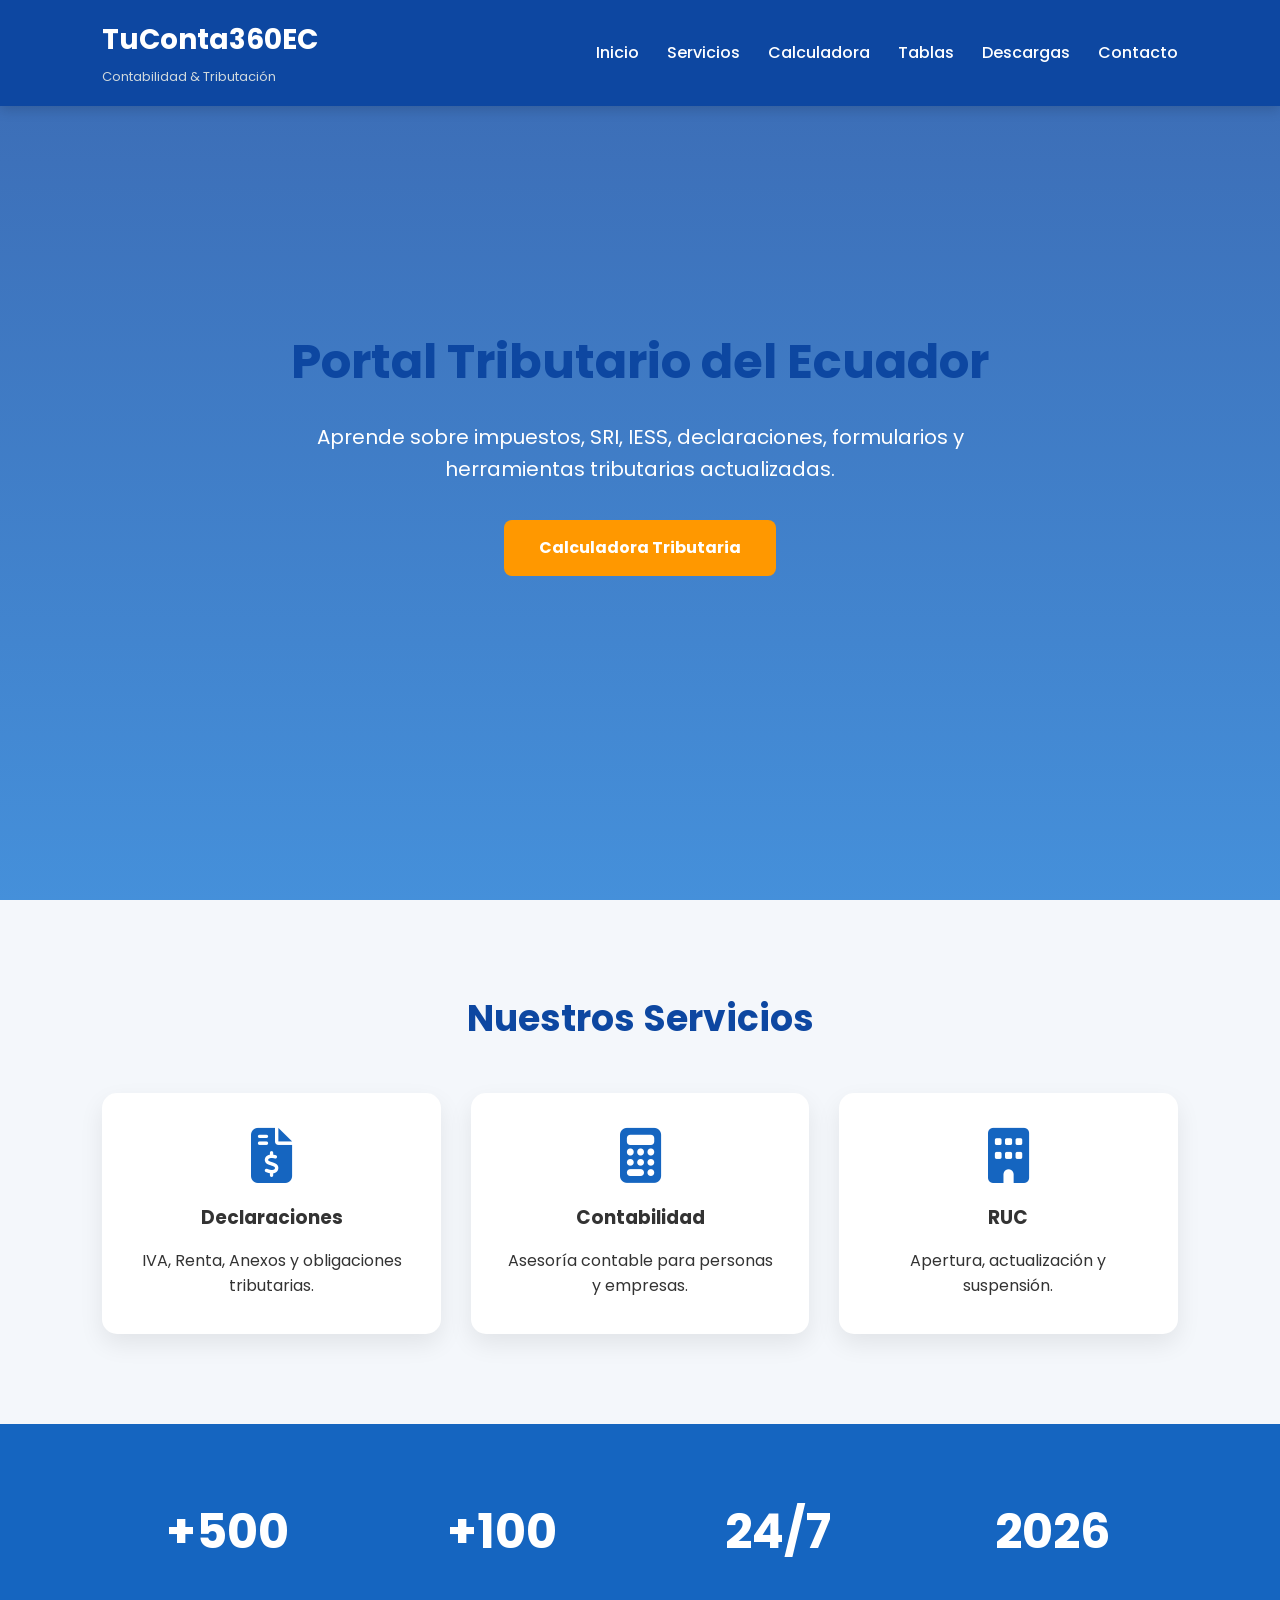
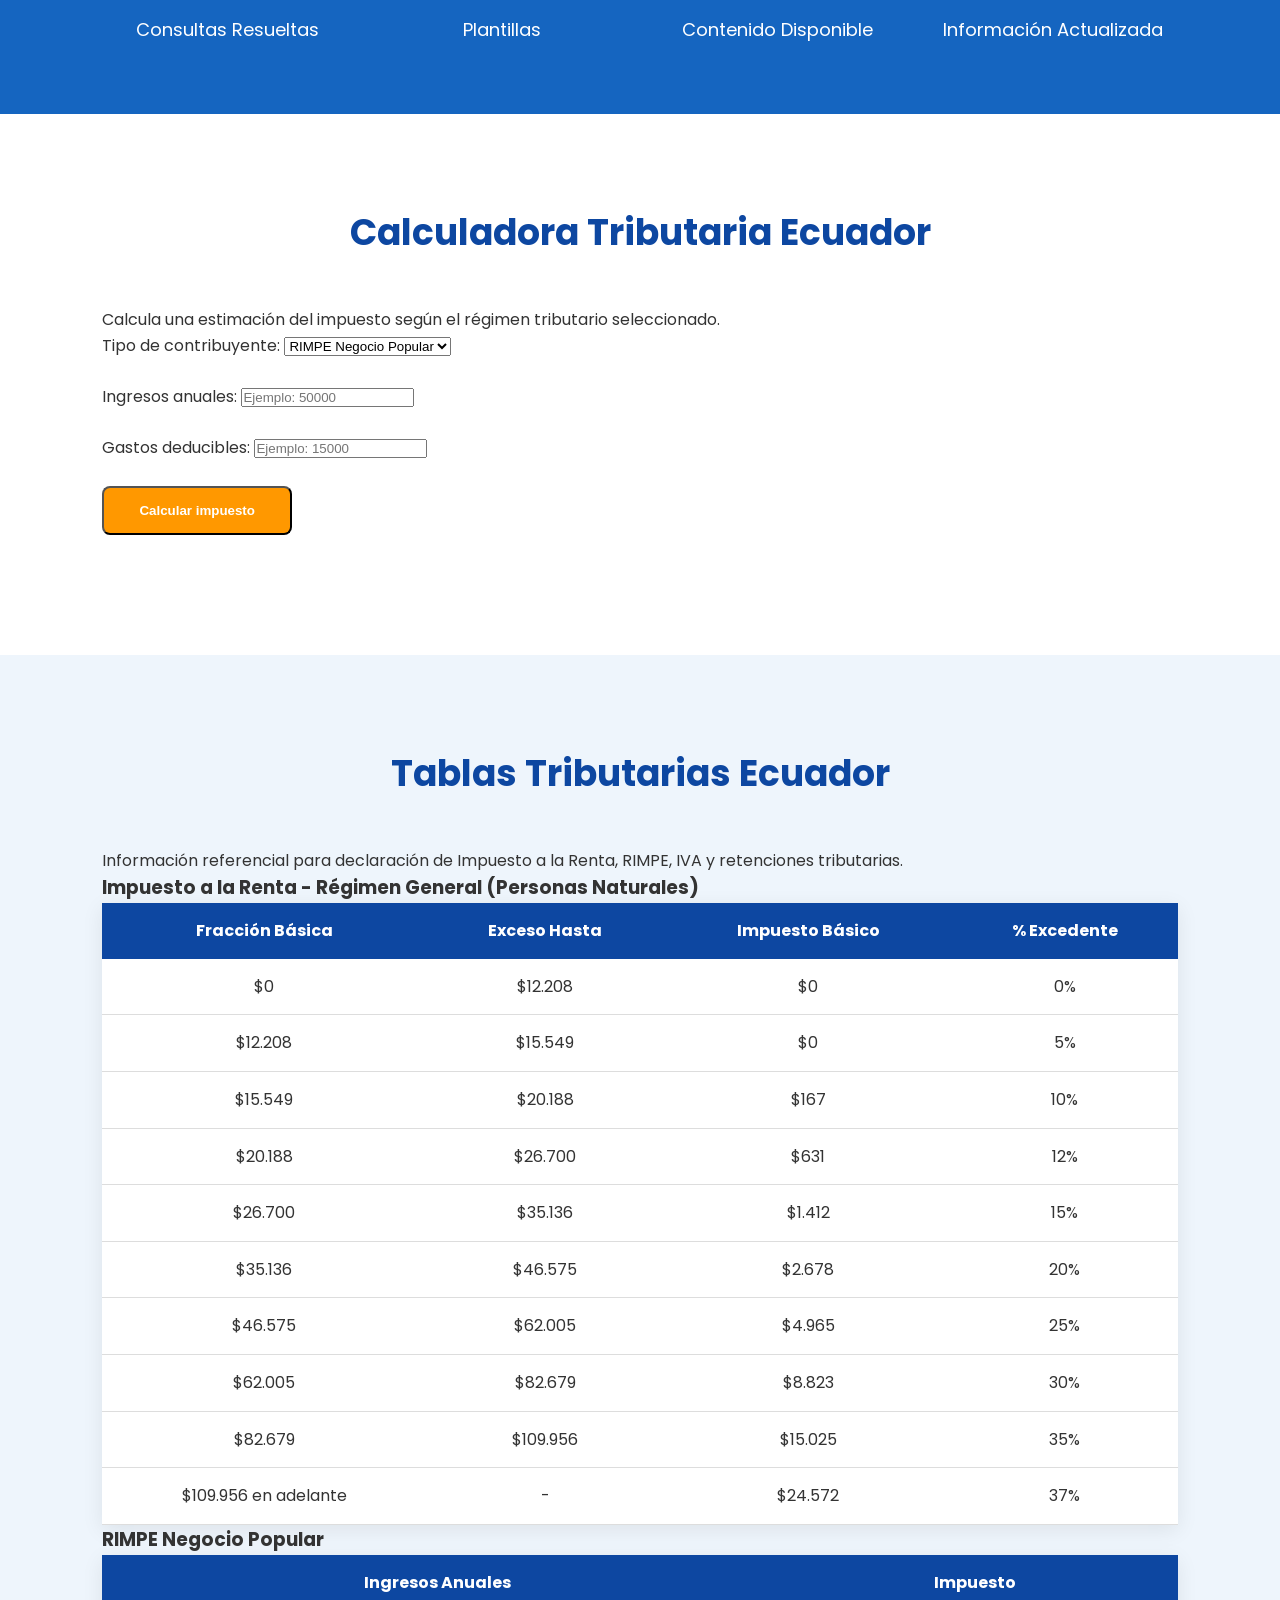
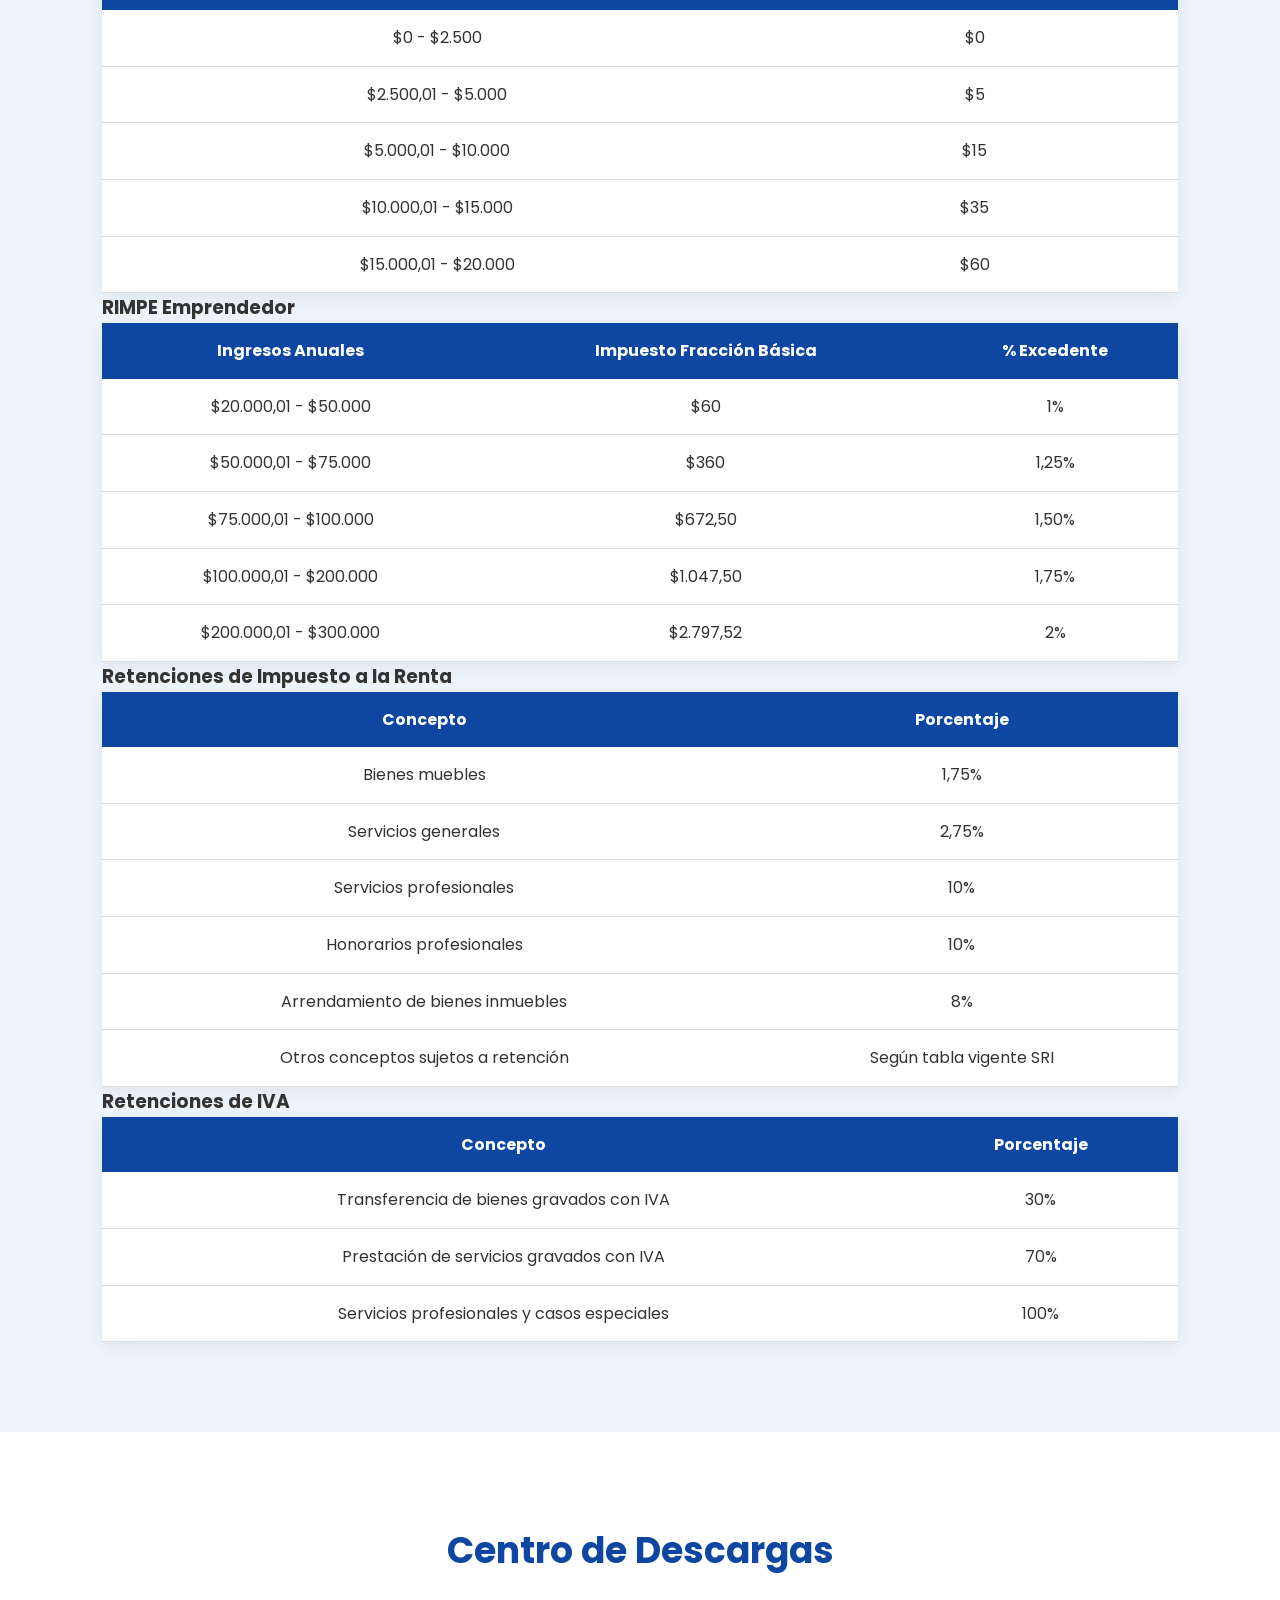
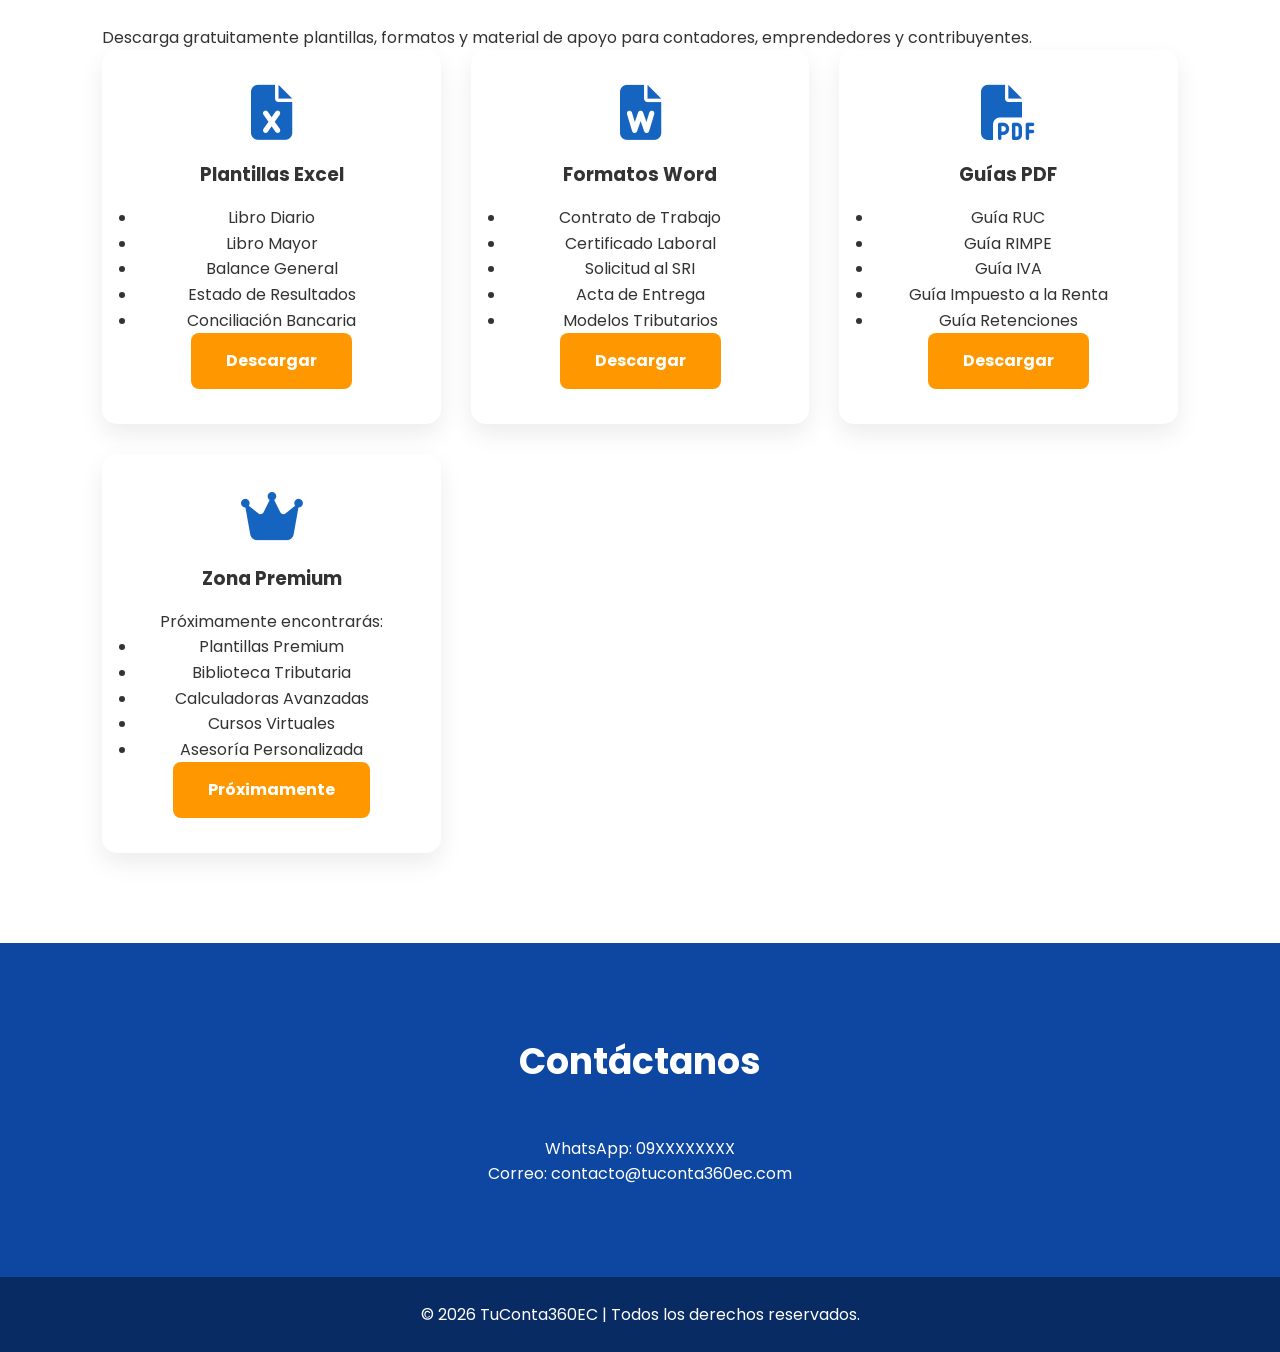
==== commit 0d3b555d: "Update index.html" ====
--- a/index.html
+++ b/index.html
@@ -504,49 +504,140 @@
 
 <!-- ================= DESCARGAS ================= -->
 
+<!-- ================= DESCARGAS ================= -->
+
 <section id="descargas">
 
-<h2>Centro de Descargas</h2>
-
-<div class="contenedor-servicios">
-
-<div class="card">
-
-<i class="fa-solid fa-file-excel"></i>
-
-<h3>Plantillas Excel</h3>
-
-<p>Libros diarios, balances y formularios.</p>
-
-<a href="#" class="btn">Descargar</a>
-
-</div>
-
-<div class="card">
-
-<i class="fa-solid fa-file-word"></i>
-
-<h3>Documentos Word</h3>
-
-<p>Contratos y modelos tributarios.</p>
-
-<a href="#" class="btn">Descargar</a>
-
-</div>
-
-<div class="card">
-
-<i class="fa-solid fa-file-pdf"></i>
-
-<h3>Guías PDF</h3>
-
-<p>Material de estudio y normativa.</p>
-
-<a href="#" class="btn">Descargar</a>
-
-</div>
-
-</div>
+    <h2>Centro de Descargas</h2>
+
+    <p class="subtitulo">
+        Descarga gratuitamente plantillas, formatos y material de apoyo para contadores,
+        emprendedores y contribuyentes.
+    </p>
+
+    <div class="contenedor-servicios">
+
+        <!-- Excel -->
+
+        <div class="card">
+
+            <i class="fa-solid fa-file-excel"></i>
+
+            <h3>Plantillas Excel</h3>
+
+            <ul>
+
+                <li>Libro Diario</li>
+
+                <li>Libro Mayor</li>
+
+                <li>Balance General</li>
+
+                <li>Estado de Resultados</li>
+
+                <li>Conciliación Bancaria</li>
+
+            </ul>
+
+            <a href="#" class="btn">
+                Descargar
+            </a>
+
+        </div>
+
+        <!-- Word -->
+
+        <div class="card">
+
+            <i class="fa-solid fa-file-word"></i>
+
+            <h3>Formatos Word</h3>
+
+            <ul>
+
+                <li>Contrato de Trabajo</li>
+
+                <li>Certificado Laboral</li>
+
+                <li>Solicitud al SRI</li>
+
+                <li>Acta de Entrega</li>
+
+                <li>Modelos Tributarios</li>
+
+            </ul>
+
+            <a href="#" class="btn">
+                Descargar
+            </a>
+
+        </div>
+
+        <!-- PDF -->
+
+        <div class="card">
+
+            <i class="fa-solid fa-file-pdf"></i>
+
+            <h3>Guías PDF</h3>
+
+            <ul>
+
+                <li>Guía RUC</li>
+
+                <li>Guía RIMPE</li>
+
+                <li>Guía IVA</li>
+
+                <li>Guía Impuesto a la Renta</li>
+
+                <li>Guía Retenciones</li>
+
+            </ul>
+
+            <a href="#" class="btn">
+                Descargar
+            </a>
+
+        </div>
+
+        <!-- Premium -->
+
+        <div class="card">
+
+            <i class="fa-solid fa-crown"></i>
+
+            <h3>Zona Premium</h3>
+
+            <p>
+
+                Próximamente encontrarás:
+
+            </p>
+
+            <ul>
+
+                <li>Plantillas Premium</li>
+
+                <li>Biblioteca Tributaria</li>
+
+                <li>Calculadoras Avanzadas</li>
+
+                <li>Cursos Virtuales</li>
+
+                <li>Asesoría Personalizada</li>
+
+            </ul>
+
+            <a href="#" class="btn">
+
+                Próximamente
+
+            </a>
+
+        </div>
+
+    </div>
 
 </section>
 
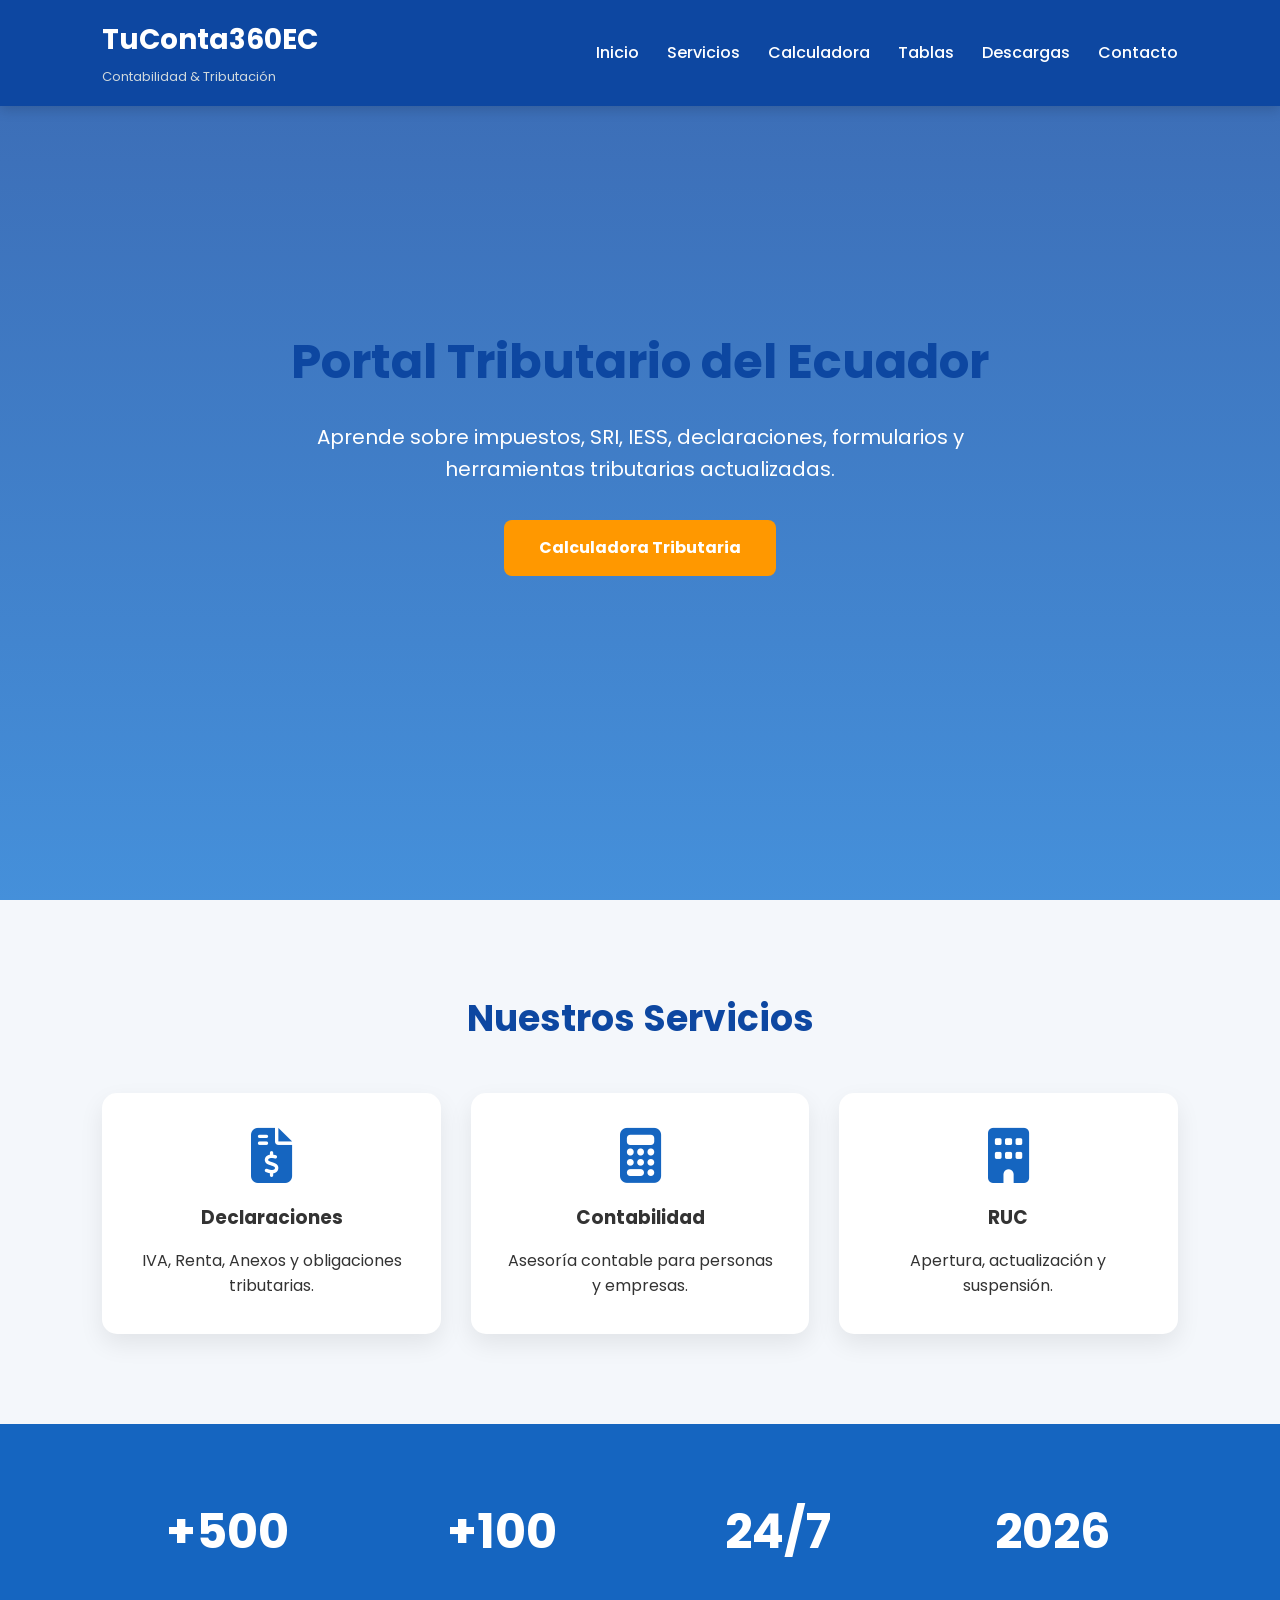
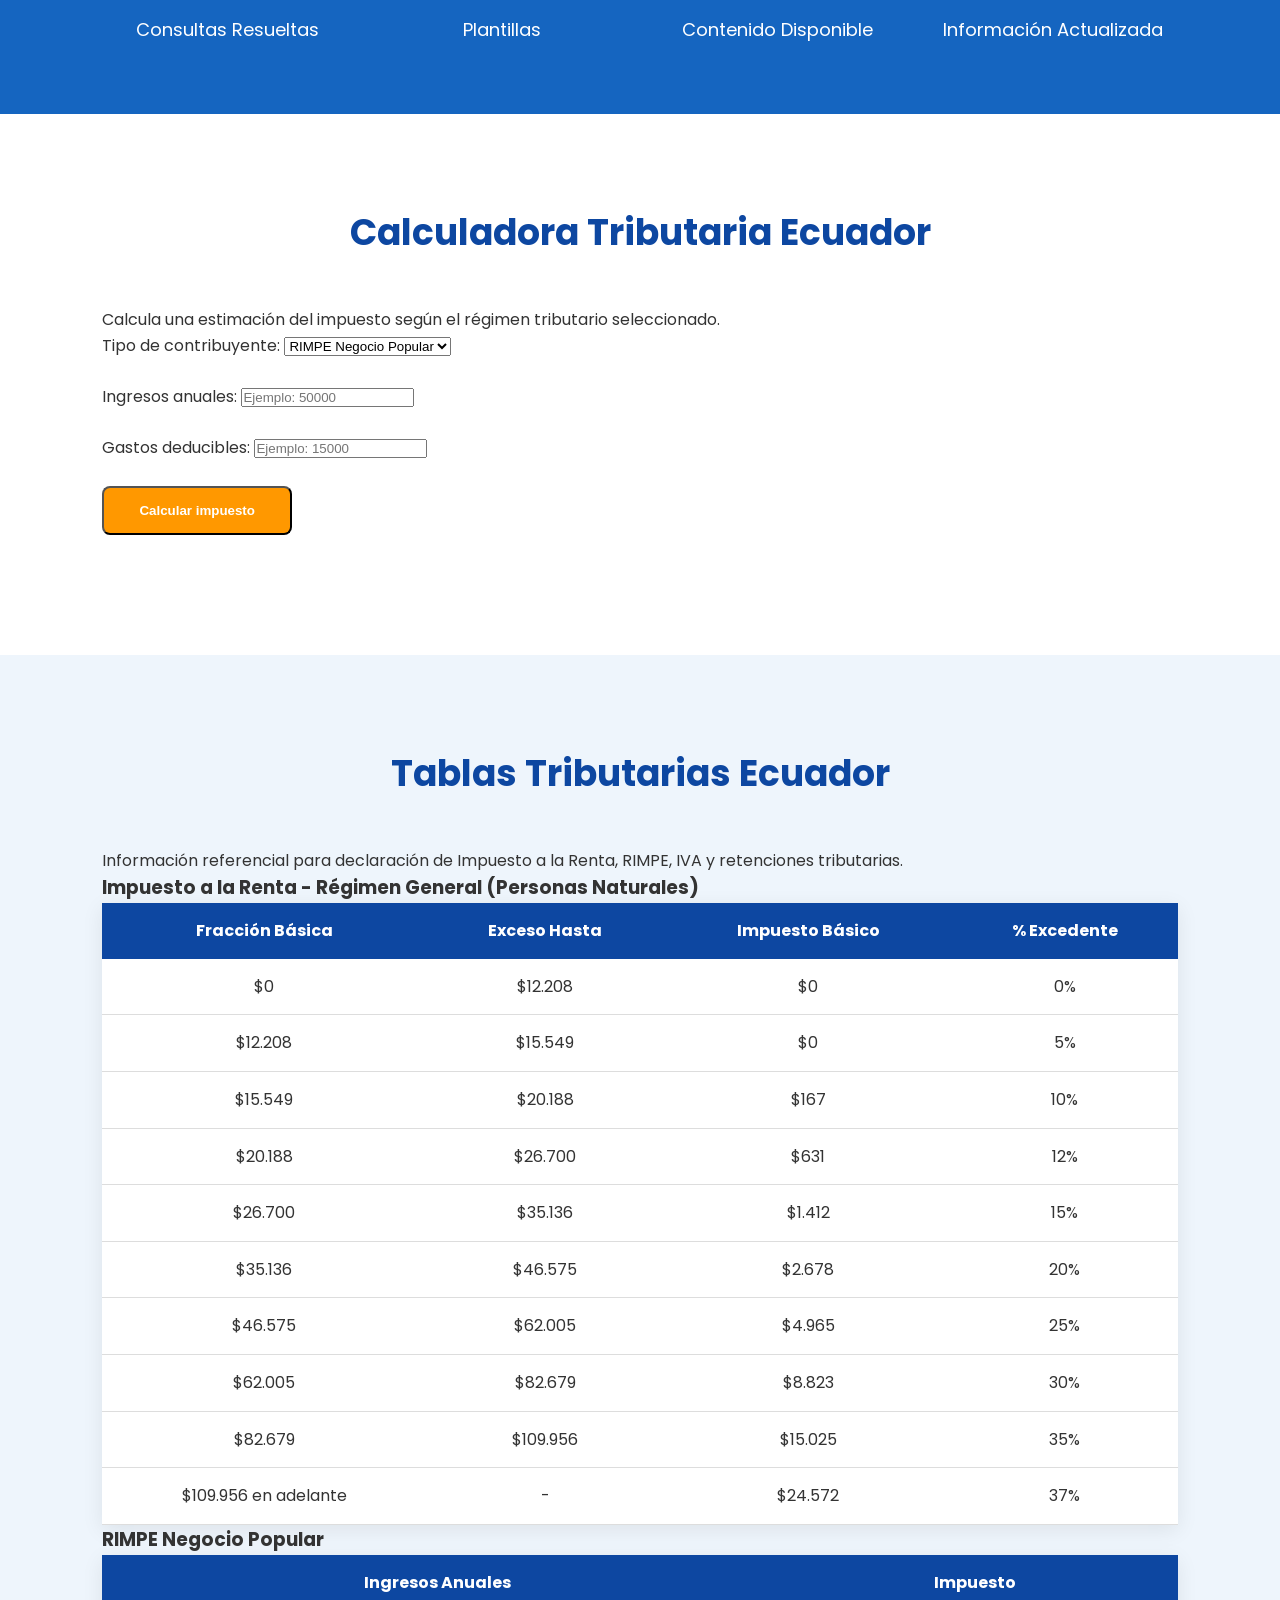
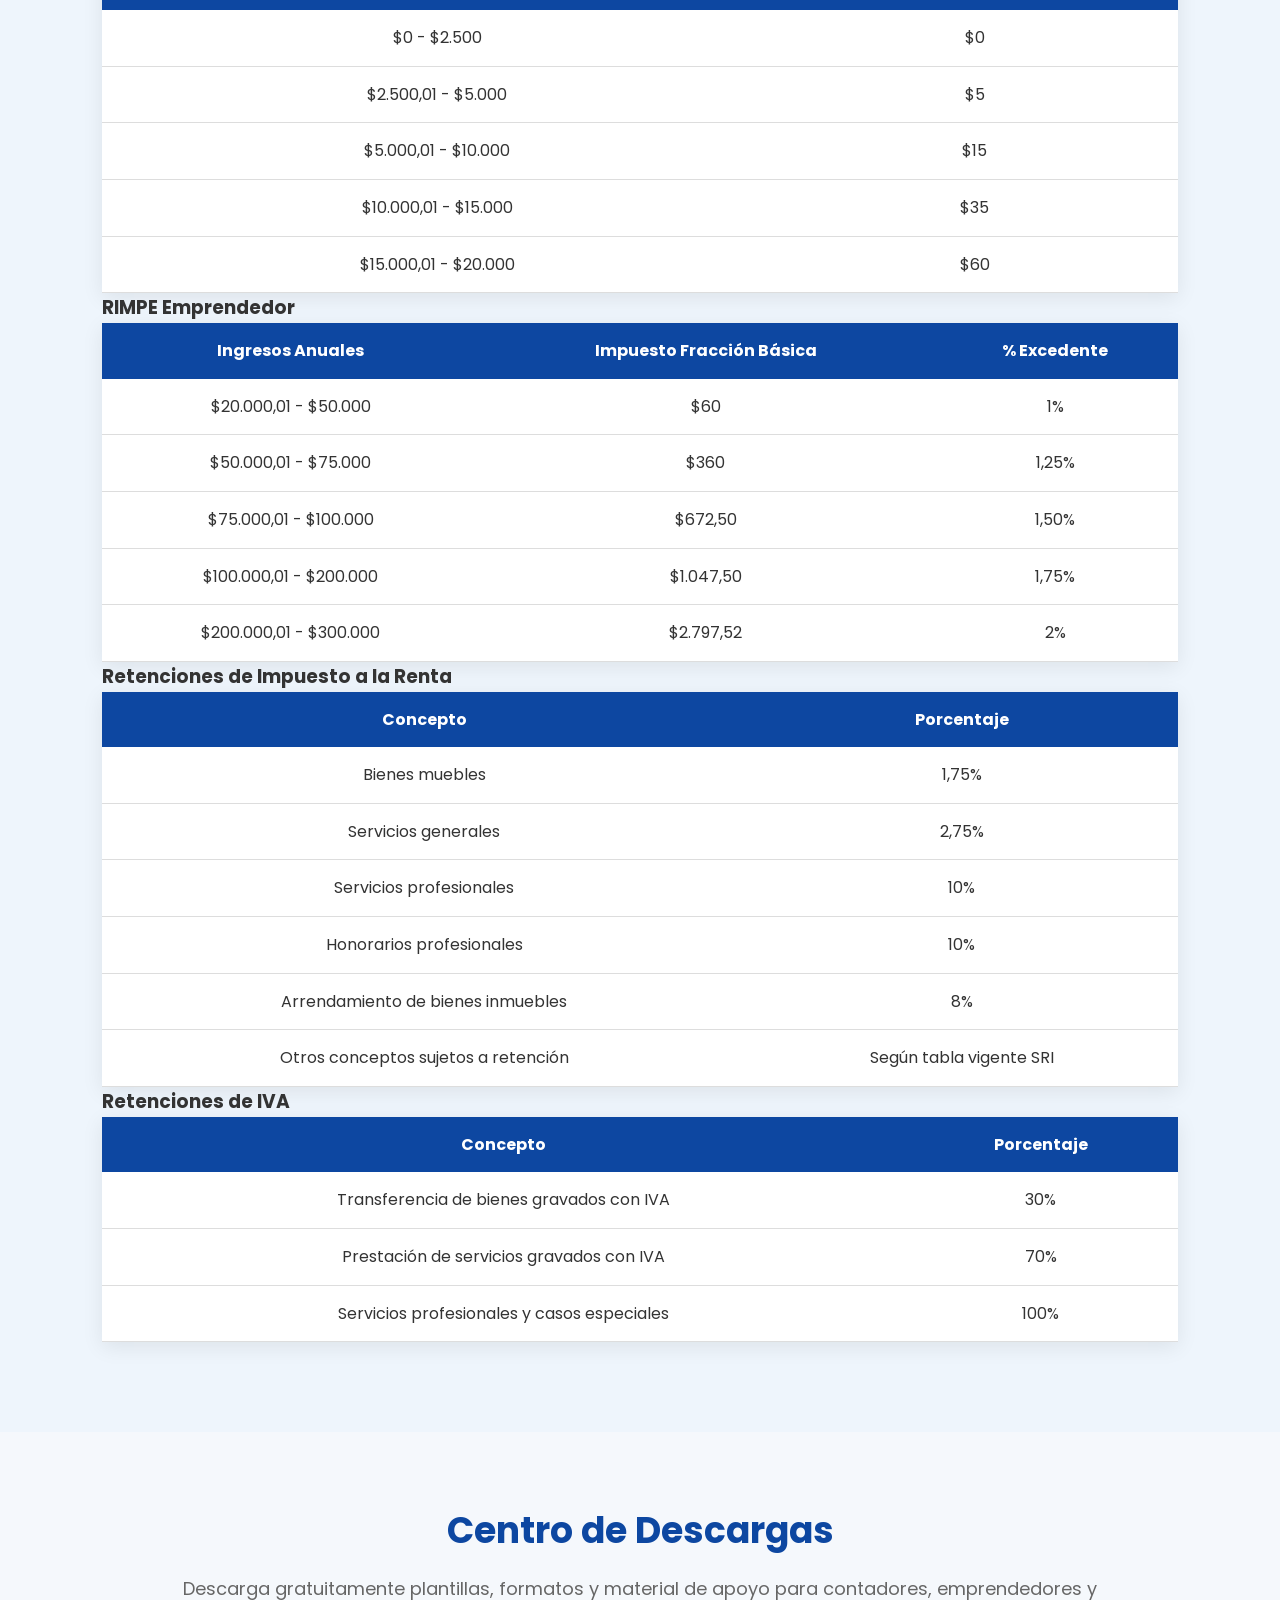
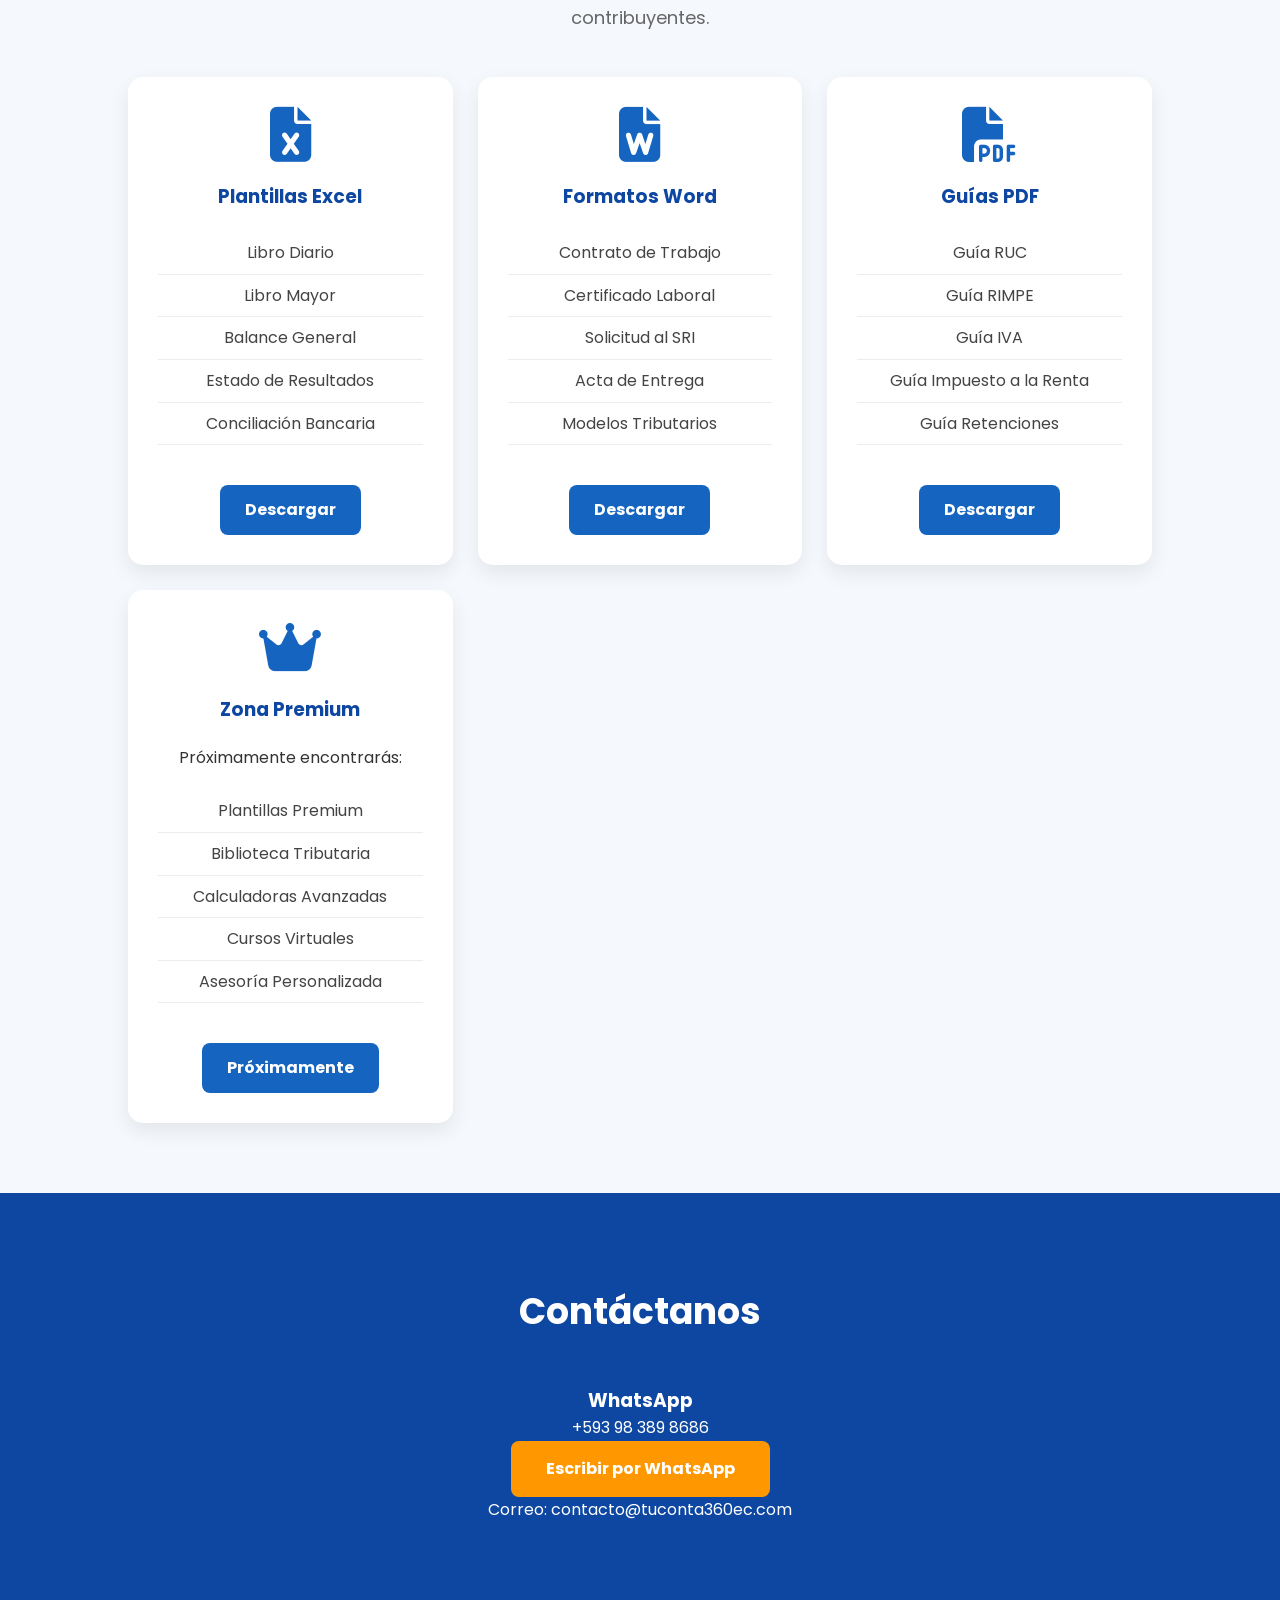
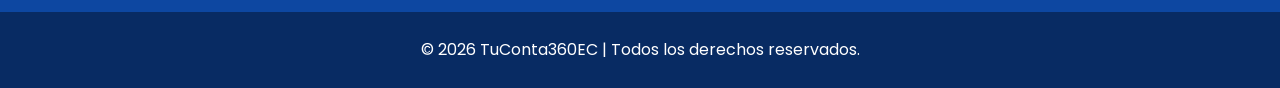
==== commit b1c0d48a: "Update index.html" ====
--- a/index.html
+++ b/index.html
@@ -647,7 +647,13 @@
 
     <h2>Contáctanos</h2>
 
-    <p>WhatsApp: 09XXXXXXXX</p>
+    <h3>WhatsApp</h3>
+
+<p>+593 98 389 8686</p>
+
+<a href="https://wa.me/593983898686?text=Hola%20TuConta360EC,%20deseo%20recibir%20informaci%C3%B3n%20sobre%20sus%20servicios." class="btn" target="_blank">
+    Escribir por WhatsApp
+</a>
 
     <p>Correo: contacto@tuconta360ec.com</p>
 
--- a/css/style.css
+++ b/css/style.css
@@ -410,3 +410,130 @@
     color:#1565c0;
 
 }
+/*=========================================
+CENTRO DE DESCARGAS
+=========================================*/
+
+#descargas{
+
+    padding:70px 10%;
+
+    background:#f5f8fc;
+
+    text-align:center;
+
+}
+
+#descargas h2{
+
+    font-size:36px;
+
+    color:#0d47a1;
+
+    margin-bottom:15px;
+
+}
+
+#descargas .subtitulo{
+
+    color:#666;
+
+    margin-bottom:45px;
+
+    font-size:18px;
+
+}
+
+#descargas .contenedor-servicios{
+
+    display:grid;
+
+    grid-template-columns:repeat(auto-fit,minmax(250px,1fr));
+
+    gap:25px;
+
+}
+
+#descargas .card{
+
+    background:#fff;
+
+    border-radius:15px;
+
+    padding:30px;
+
+    box-shadow:0 8px 20px rgba(0,0,0,.08);
+
+    transition:.3s;
+
+}
+
+#descargas .card:hover{
+
+    transform:translateY(-8px);
+
+}
+
+#descargas i{
+
+    font-size:55px;
+
+    color:#1565c0;
+
+    margin-bottom:20px;
+
+}
+
+#descargas h3{
+
+    margin-bottom:20px;
+
+    color:#0d47a1;
+
+}
+
+#descargas ul{
+
+    list-style:none;
+
+    padding:0;
+
+    margin:20px 0;
+
+}
+
+#descargas ul li{
+
+    padding:8px 0;
+
+    border-bottom:1px solid #ececec;
+
+    color:#444;
+
+}
+
+#descargas .btn{
+
+    display:inline-block;
+
+    margin-top:20px;
+
+    background:#1565c0;
+
+    color:#fff;
+
+    padding:12px 25px;
+
+    border-radius:8px;
+
+    text-decoration:none;
+
+    font-weight:bold;
+
+}
+
+#descargas .btn:hover{
+
+    background:#0d47a1;
+
+}
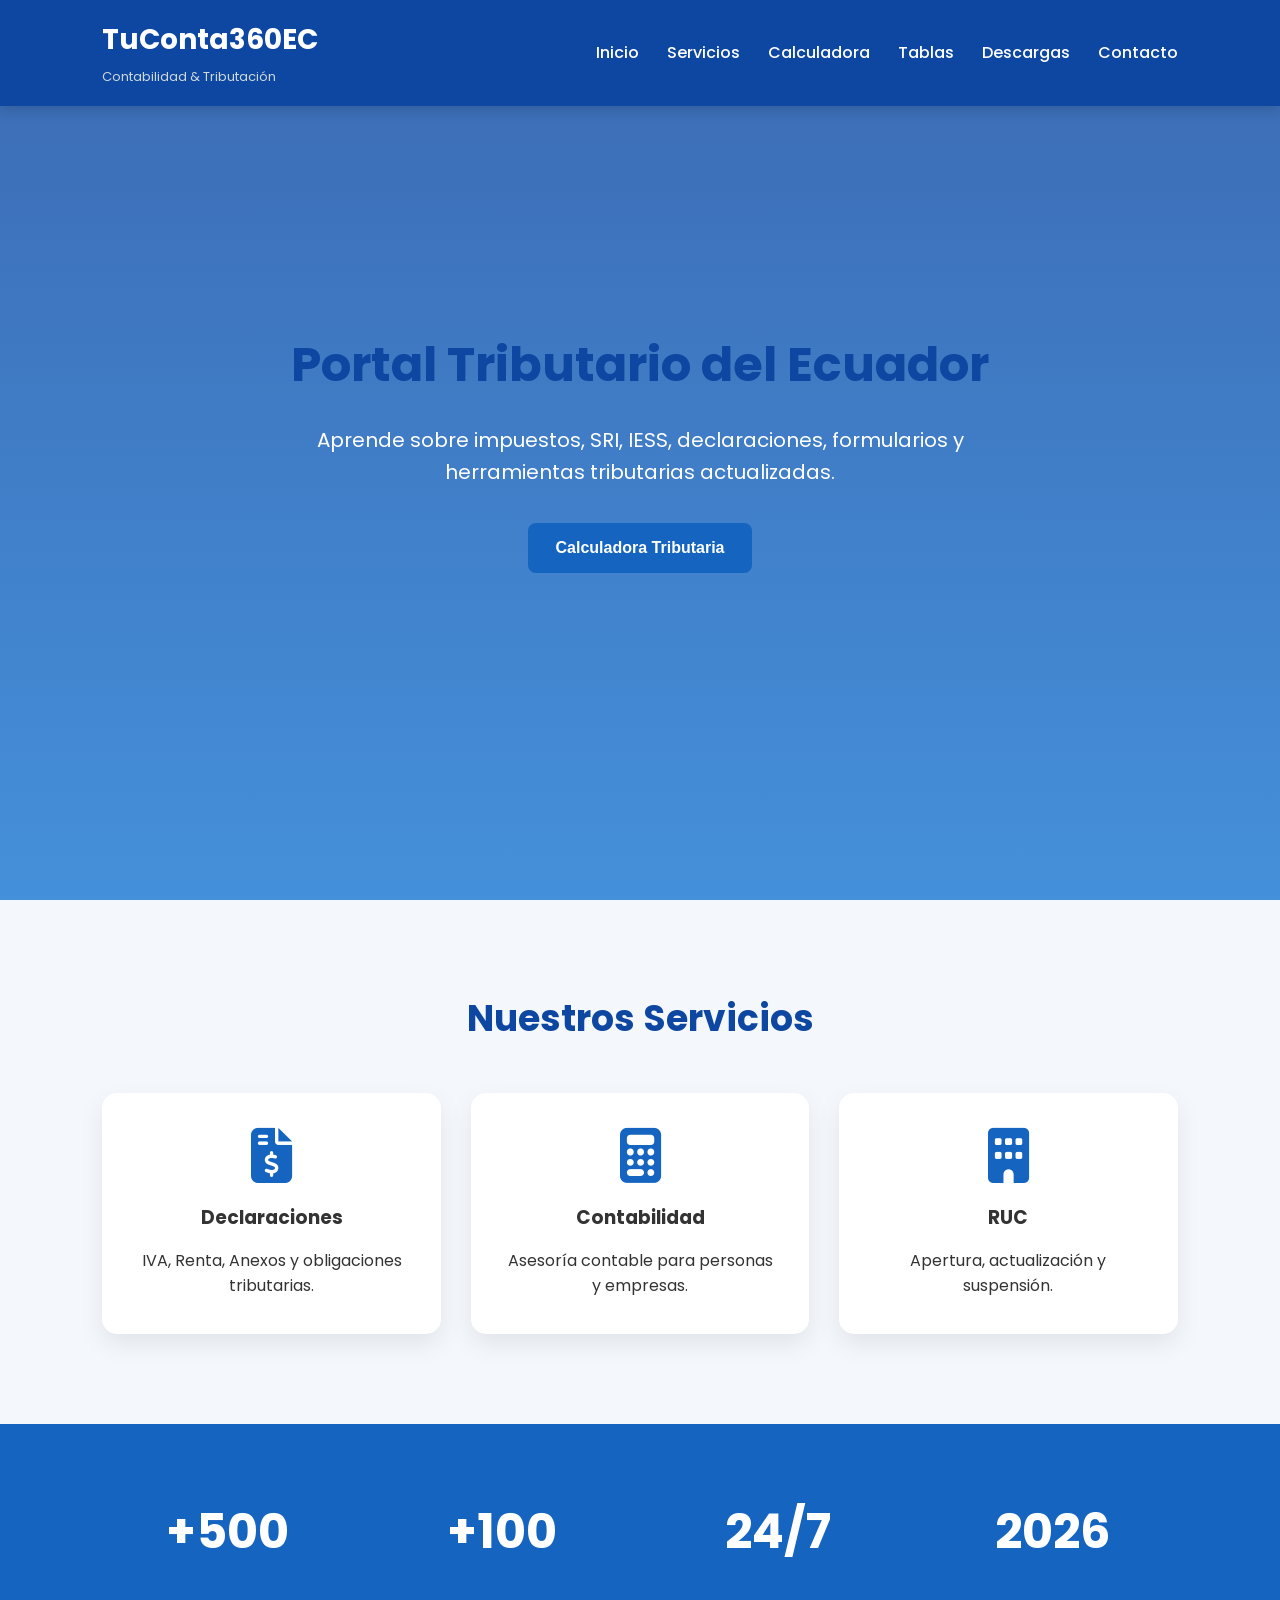
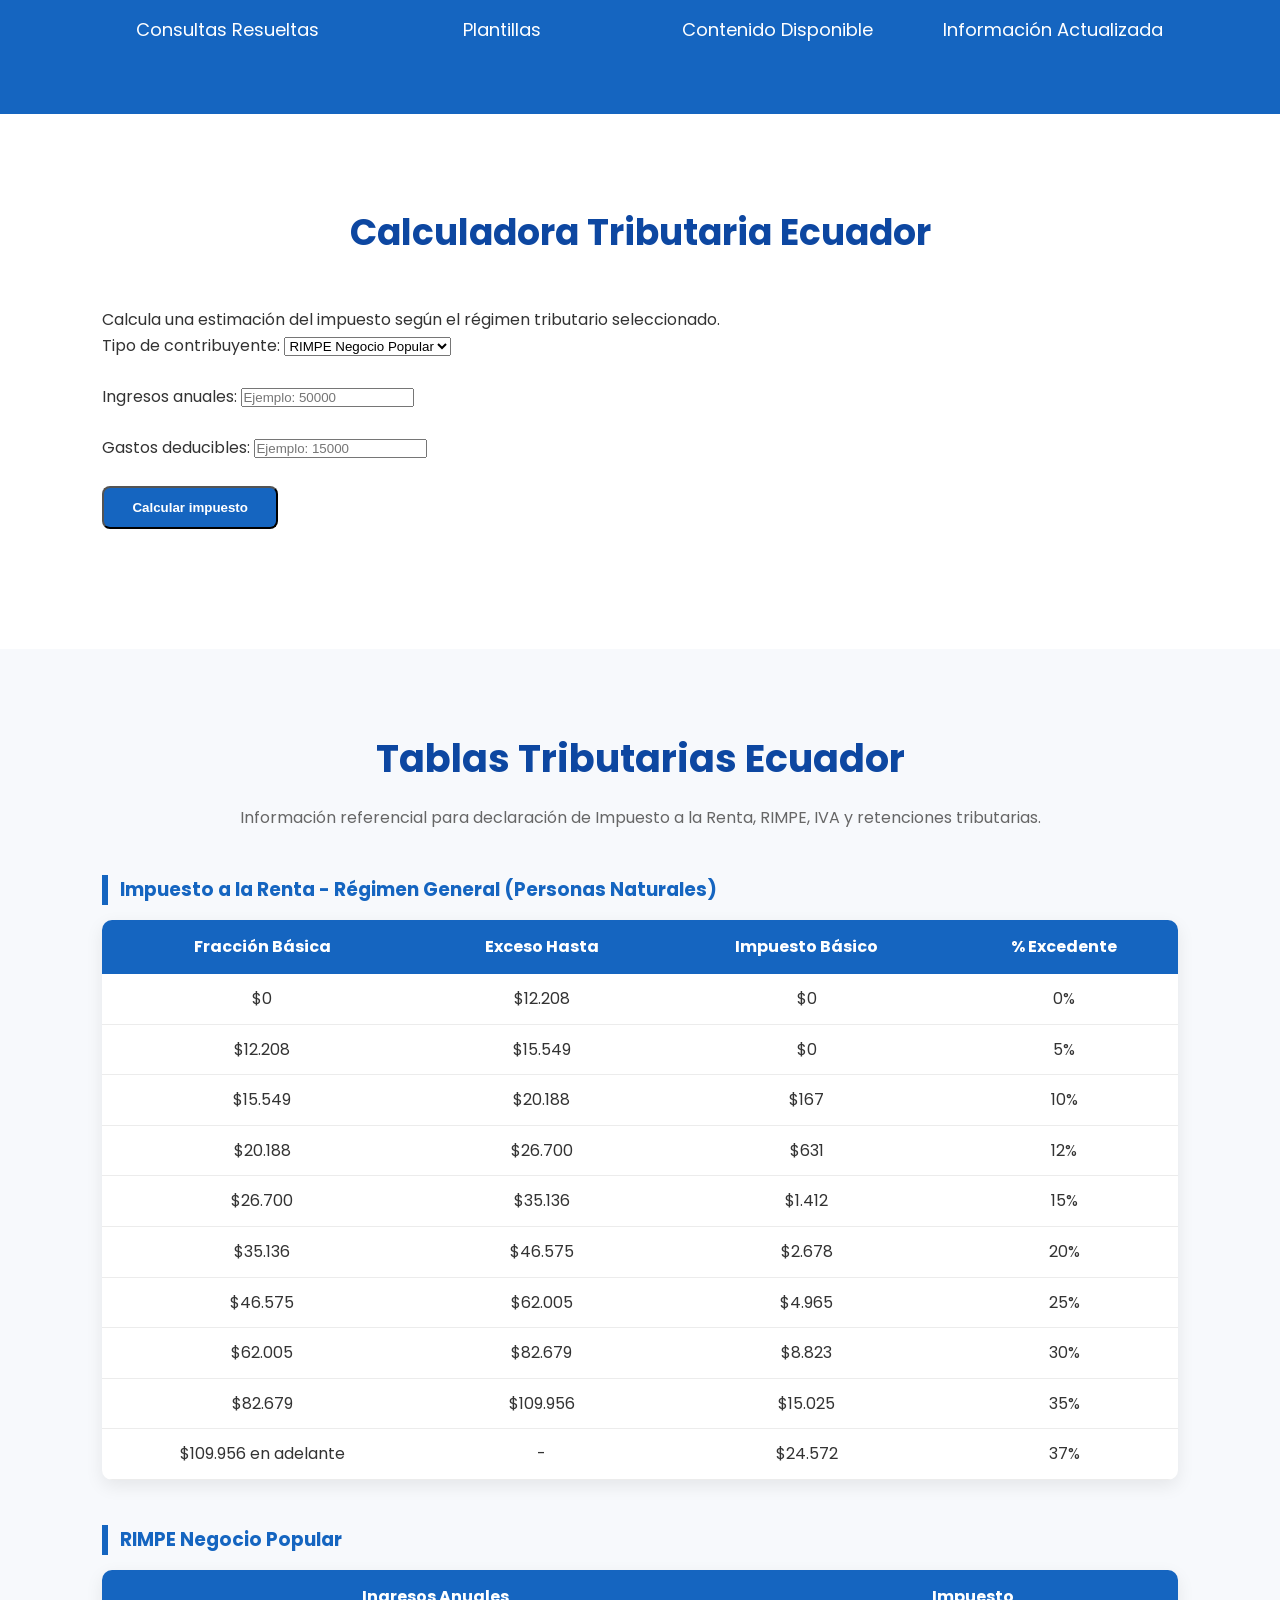
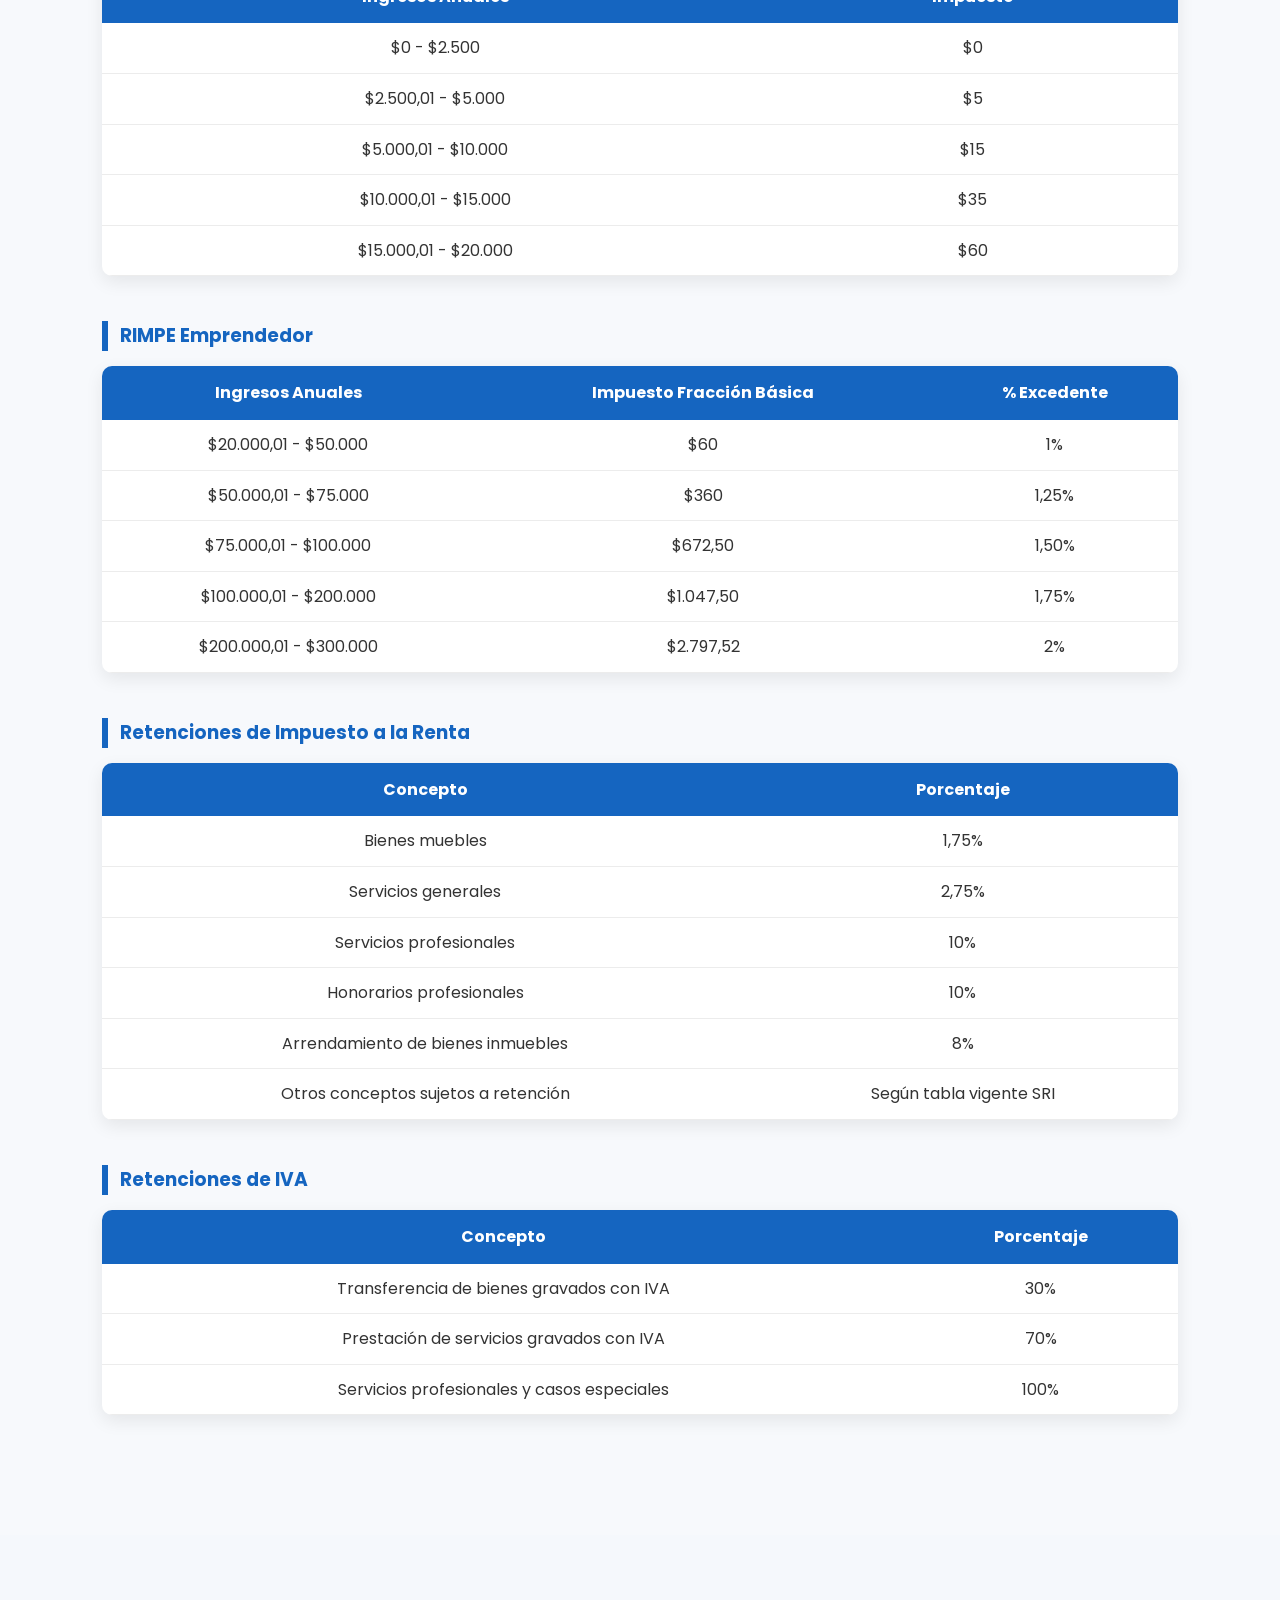
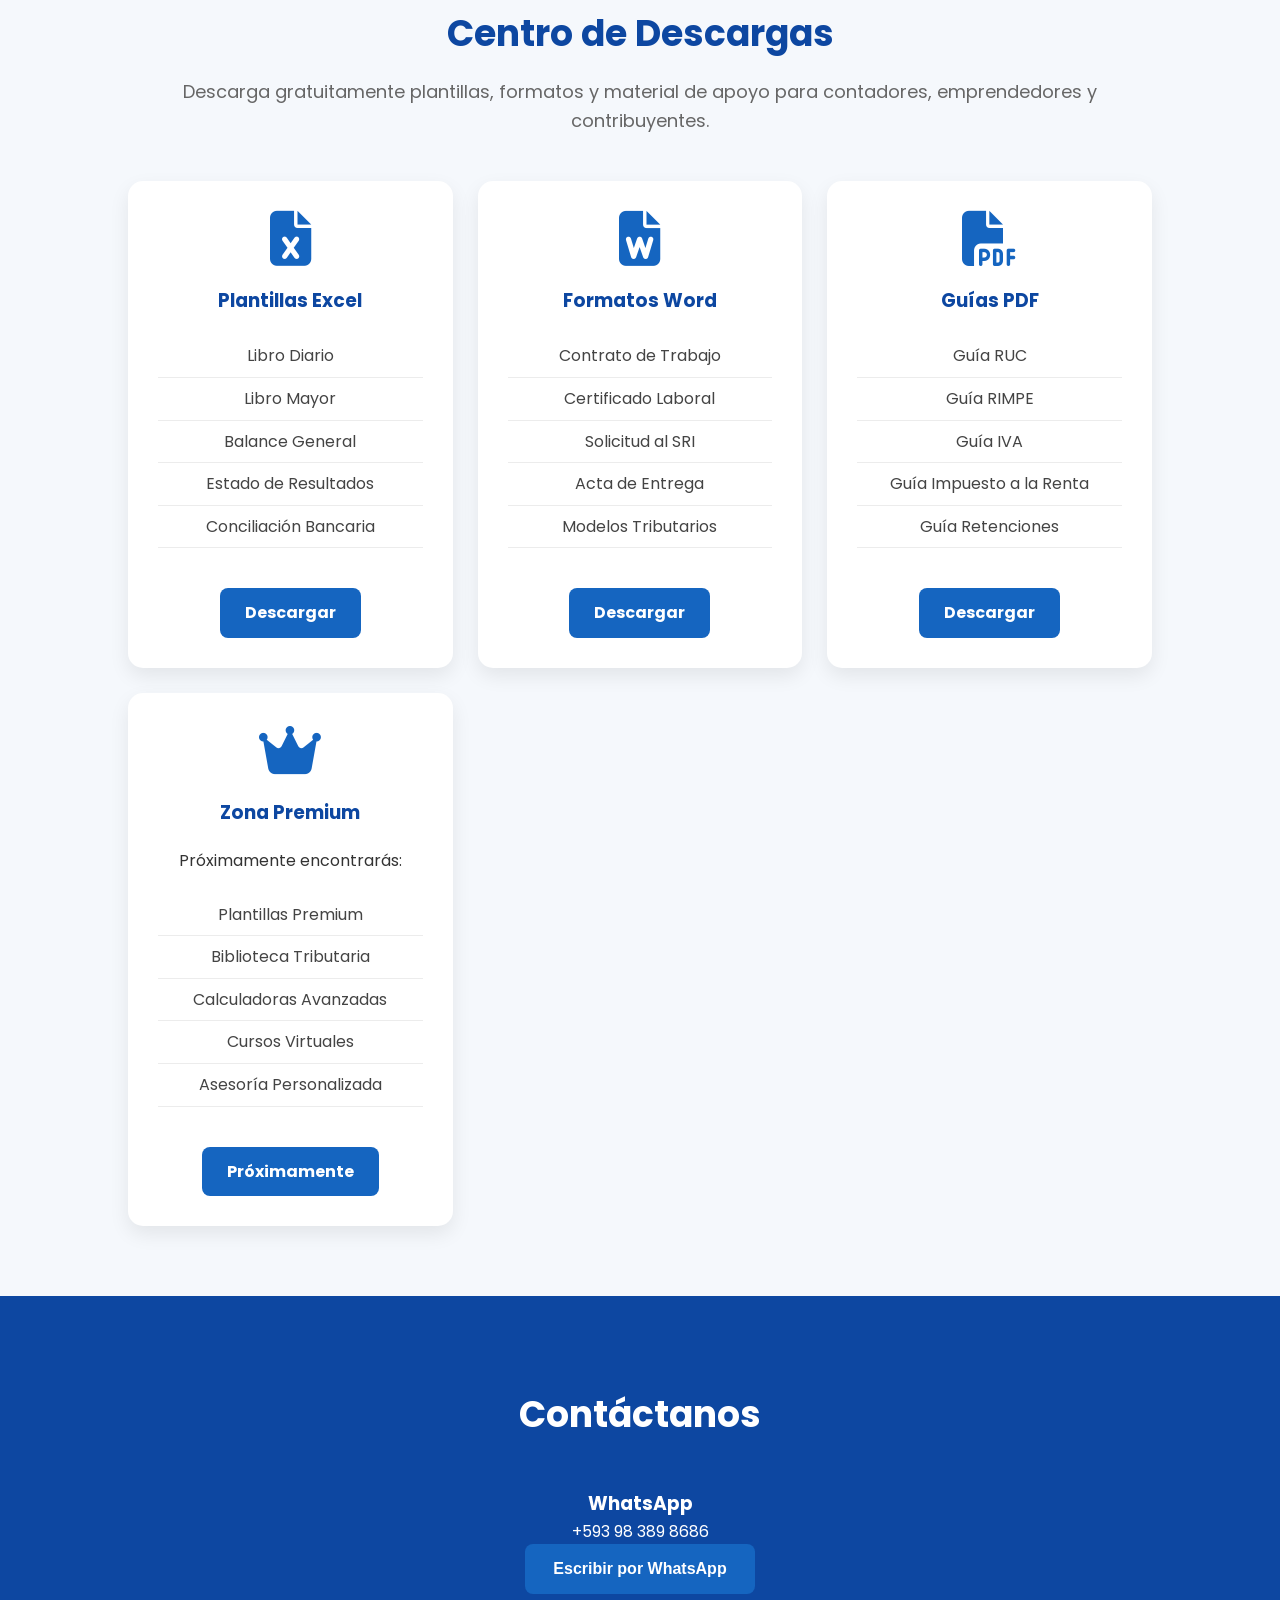
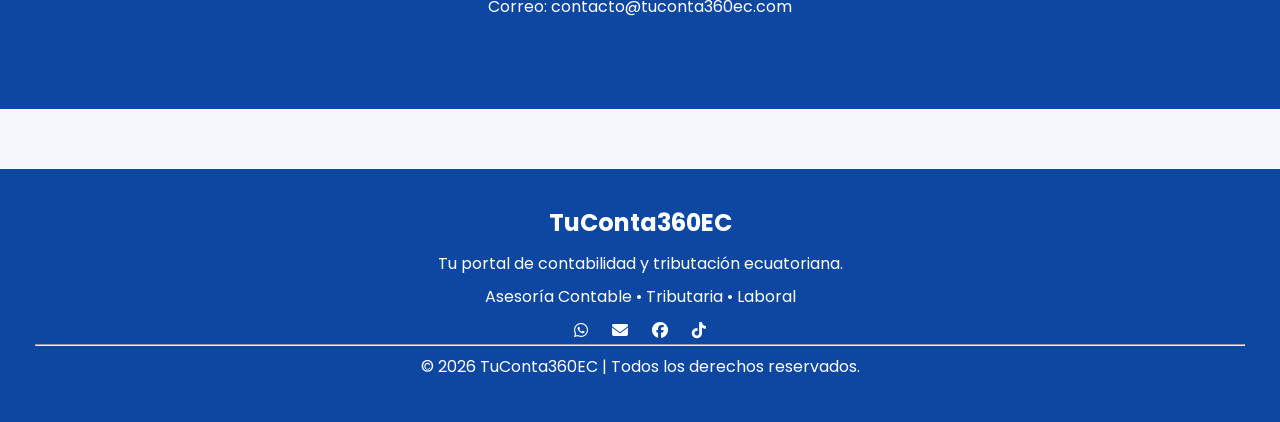
==== commit d25d083c: "Update index.html" ====
--- a/index.html
+++ b/index.html
@@ -661,12 +661,45 @@
 
 <!-- ================= FOOTER ================= -->
 
+<!-- ================= FOOTER ================= -->
+
 <footer>
 
+    <h2>TuConta360EC</h2>
+
     <p>
-
-        © 2026 TuConta360EC |
-        Todos los derechos reservados.
+        Tu portal de contabilidad y tributación ecuatoriana.
+    </p>
+
+    <p>
+        Asesoría Contable • Tributaria • Laboral
+    </p>
+
+    <div class="redes">
+
+        <a href="https://wa.me/593983898686" target="_blank">
+            <i class="fa-brands fa-whatsapp"></i>
+        </a>
+
+        <a href="mailto:sakemusicjesus@hotmail.com">
+            <i class="fa-solid fa-envelope"></i>
+        </a>
+
+        <a href="#" target="_blank">
+            <i class="fa-brands fa-facebook"></i>
+        </a>
+
+        <a href="#" target="_blank">
+            <i class="fa-brands fa-tiktok"></i>
+        </a>
+
+    </div>
+
+    <hr>
+
+    <p>
+
+        © 2026 TuConta360EC | Todos los derechos reservados.
 
     </p>
 
--- a/css/style.css
+++ b/css/style.css
@@ -537,3 +537,231 @@
     background:#0d47a1;
 
 }
+/*=========================================
+TABLAS TRIBUTARIAS
+=========================================*/
+
+#tablas{
+
+    padding:80px 8%;
+
+    background:#f7f9fc;
+
+}
+
+#tablas h2{
+
+    text-align:center;
+
+    color:#0d47a1;
+
+    font-size:38px;
+
+    margin-bottom:15px;
+
+}
+
+#tablas p{
+
+    text-align:center;
+
+    color:#666;
+
+    margin-bottom:35px;
+
+}
+
+#tablas h3{
+
+    color:#1565c0;
+
+    margin-top:45px;
+
+    margin-bottom:15px;
+
+    border-left:6px solid #1565c0;
+
+    padding-left:12px;
+
+}
+
+#tablas table{
+
+    width:100%;
+
+    border-collapse:collapse;
+
+    margin-bottom:40px;
+
+    background:#fff;
+
+    border-radius:10px;
+
+    overflow:hidden;
+
+    box-shadow:0 6px 18px rgba(0,0,0,.08);
+
+}
+
+#tablas th{
+
+    background:#1565c0;
+
+    color:#fff;
+
+    padding:14px;
+
+    text-align:center;
+
+}
+
+#tablas td{
+
+    padding:12px;
+
+    border-bottom:1px solid #ececec;
+
+    text-align:center;
+
+}
+
+#tablas tr:hover{
+
+    background:#eef5ff;
+
+}
+
+
+/*=========================================
+FOOTER
+=========================================*/
+
+footer{
+
+    background:#0d47a1;
+
+    color:white;
+
+    text-align:center;
+
+    padding:35px;
+
+    margin-top:60px;
+
+}
+
+footer p{
+
+    margin:8px;
+
+}
+
+footer a{
+
+    color:white;
+
+    margin:0 10px;
+
+    text-decoration:none;
+
+    transition:.3s;
+
+}
+
+footer a:hover{
+
+    color:#ffd54f;
+
+}
+
+
+/*=========================================
+BOTONES
+=========================================*/
+
+.btn{
+
+    display:inline-block;
+
+    background:#1565c0;
+
+    color:white;
+
+    padding:12px 28px;
+
+    border-radius:8px;
+
+    text-decoration:none;
+
+    font-weight:600;
+
+    transition:.3s;
+
+}
+
+.btn:hover{
+
+    background:#0d47a1;
+
+    transform:translateY(-3px);
+
+}
+
+
+/*=========================================
+RESPONSIVE
+=========================================*/
+
+@media(max-width:768px){
+
+header{
+
+display:flex;
+
+flex-direction:column;
+
+}
+
+nav ul{
+
+flex-direction:column;
+
+gap:15px;
+
+}
+
+.banner h2{
+
+font-size:32px;
+
+}
+
+.banner p{
+
+font-size:17px;
+
+}
+
+.contenedor-servicios{
+
+grid-template-columns:1fr;
+
+}
+
+#estadisticas{
+
+display:grid;
+
+grid-template-columns:1fr 1fr;
+
+gap:20px;
+
+}
+
+table{
+
+font-size:13px;
+
+}
+
+}
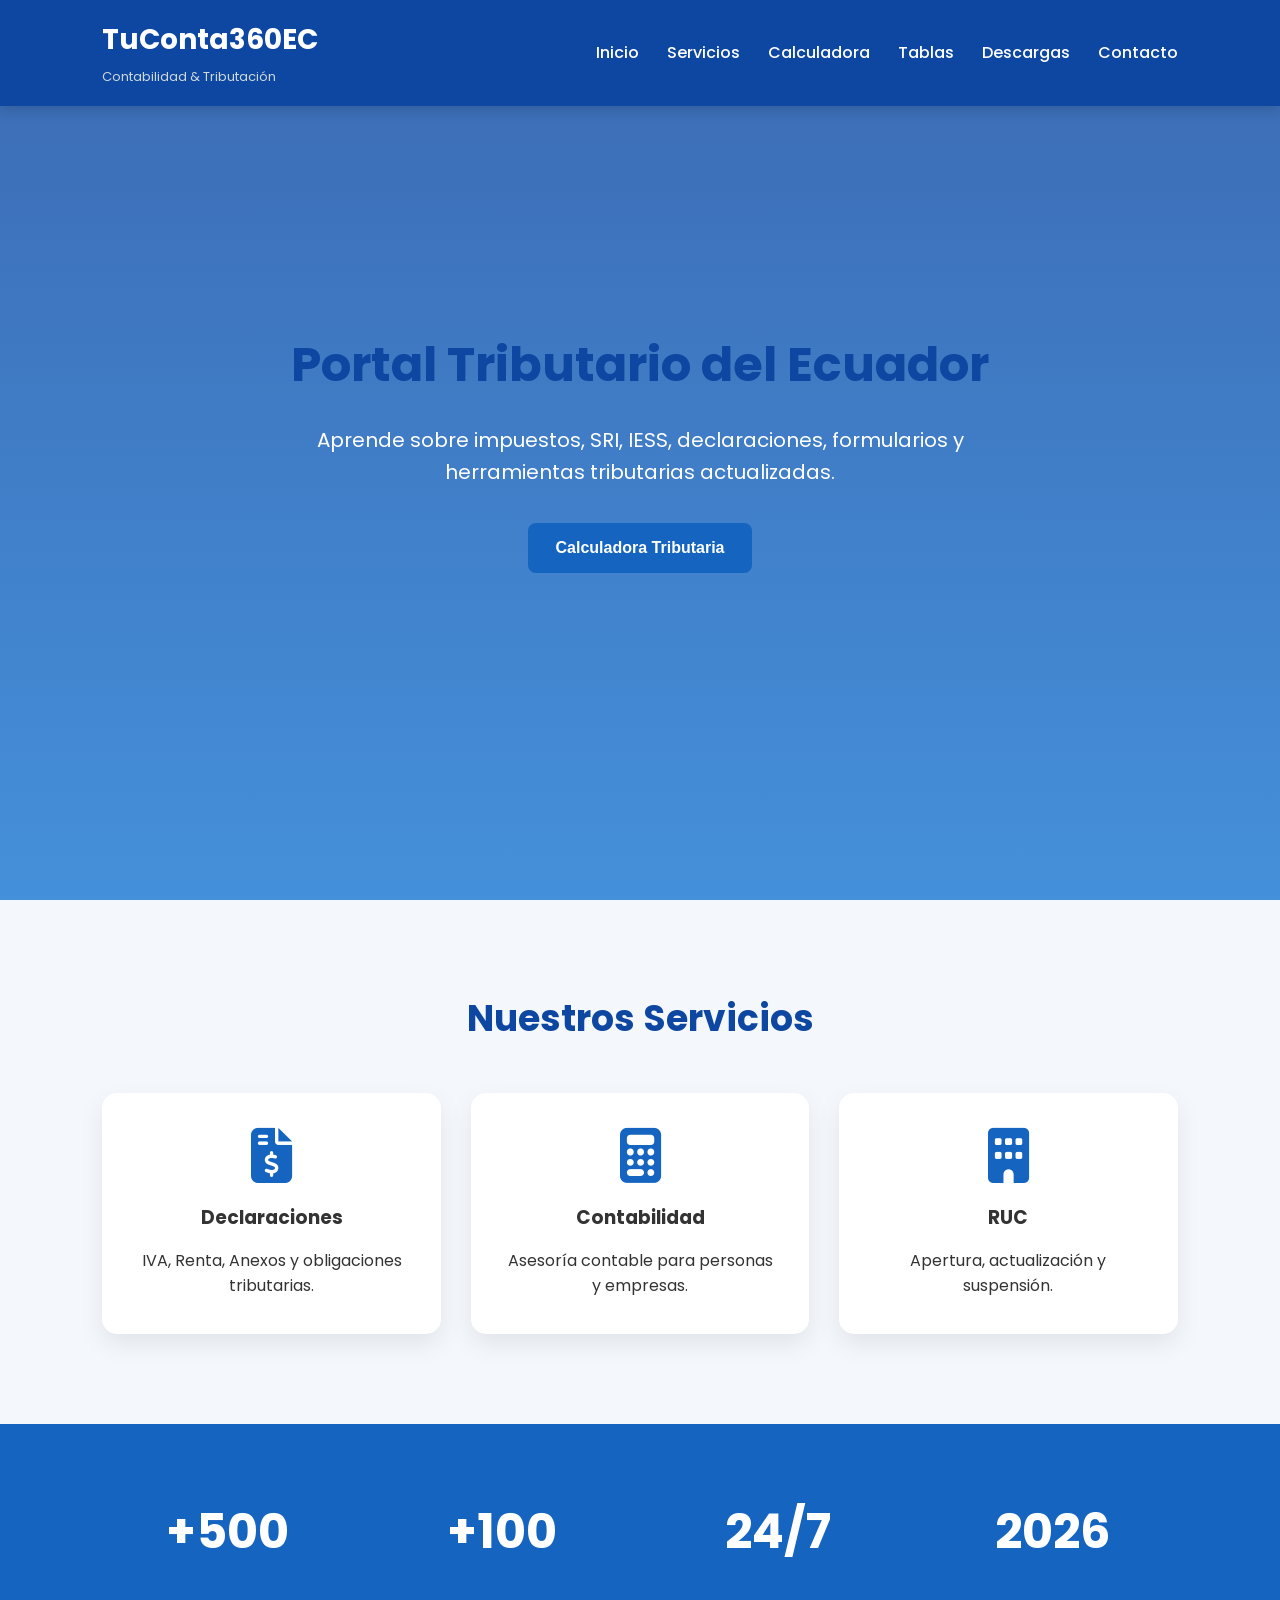
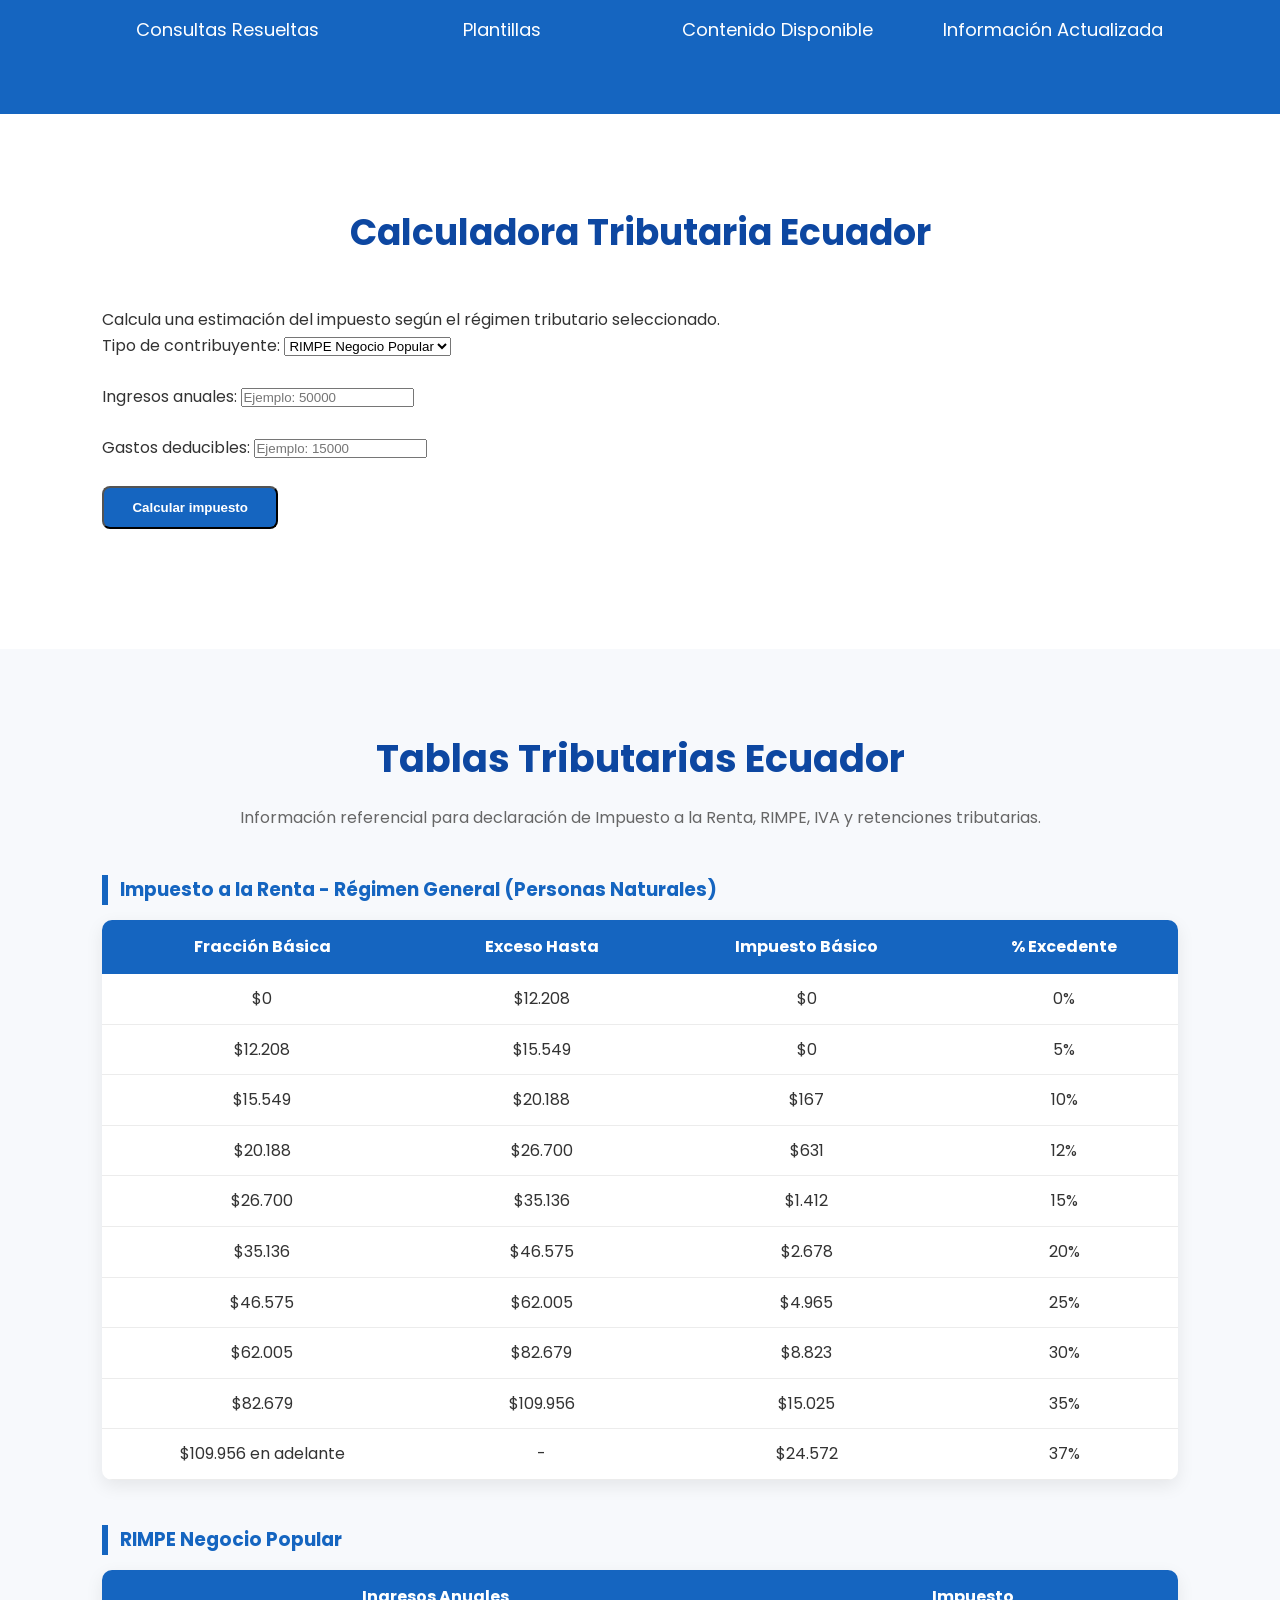
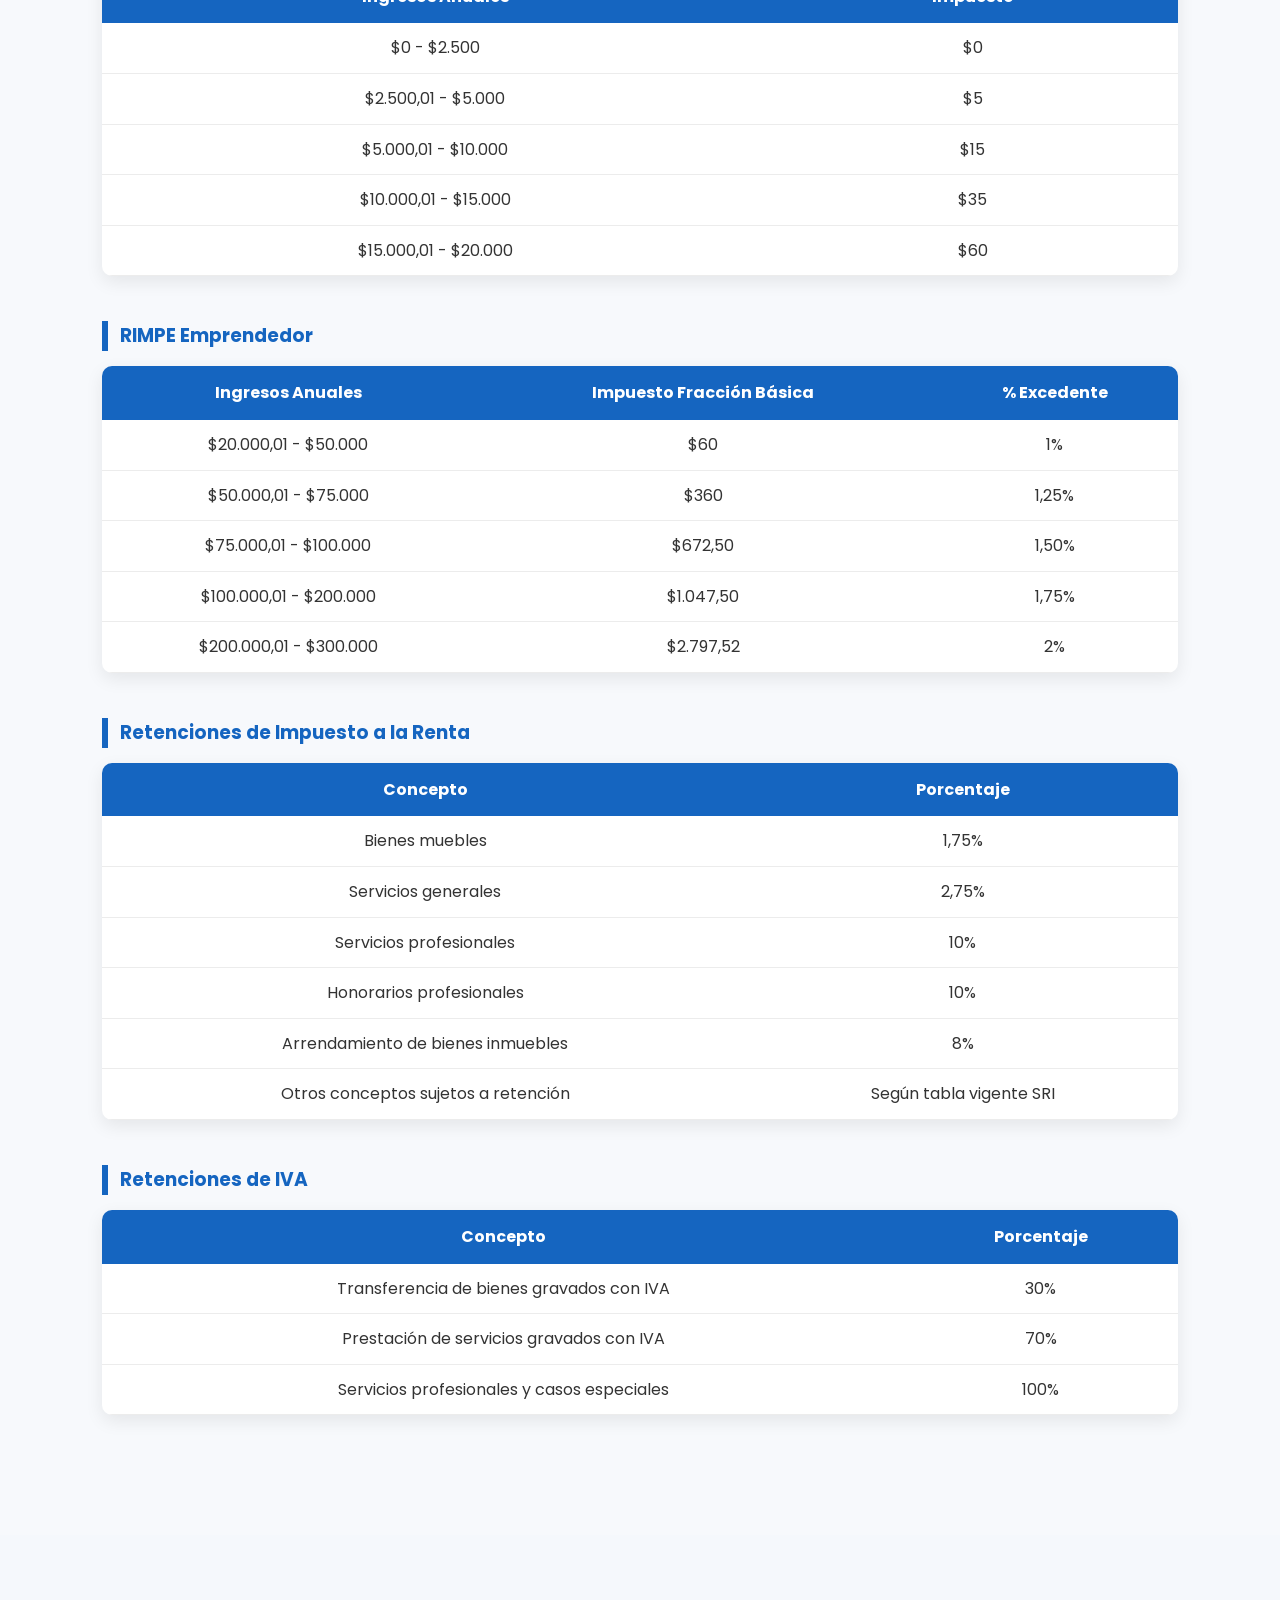
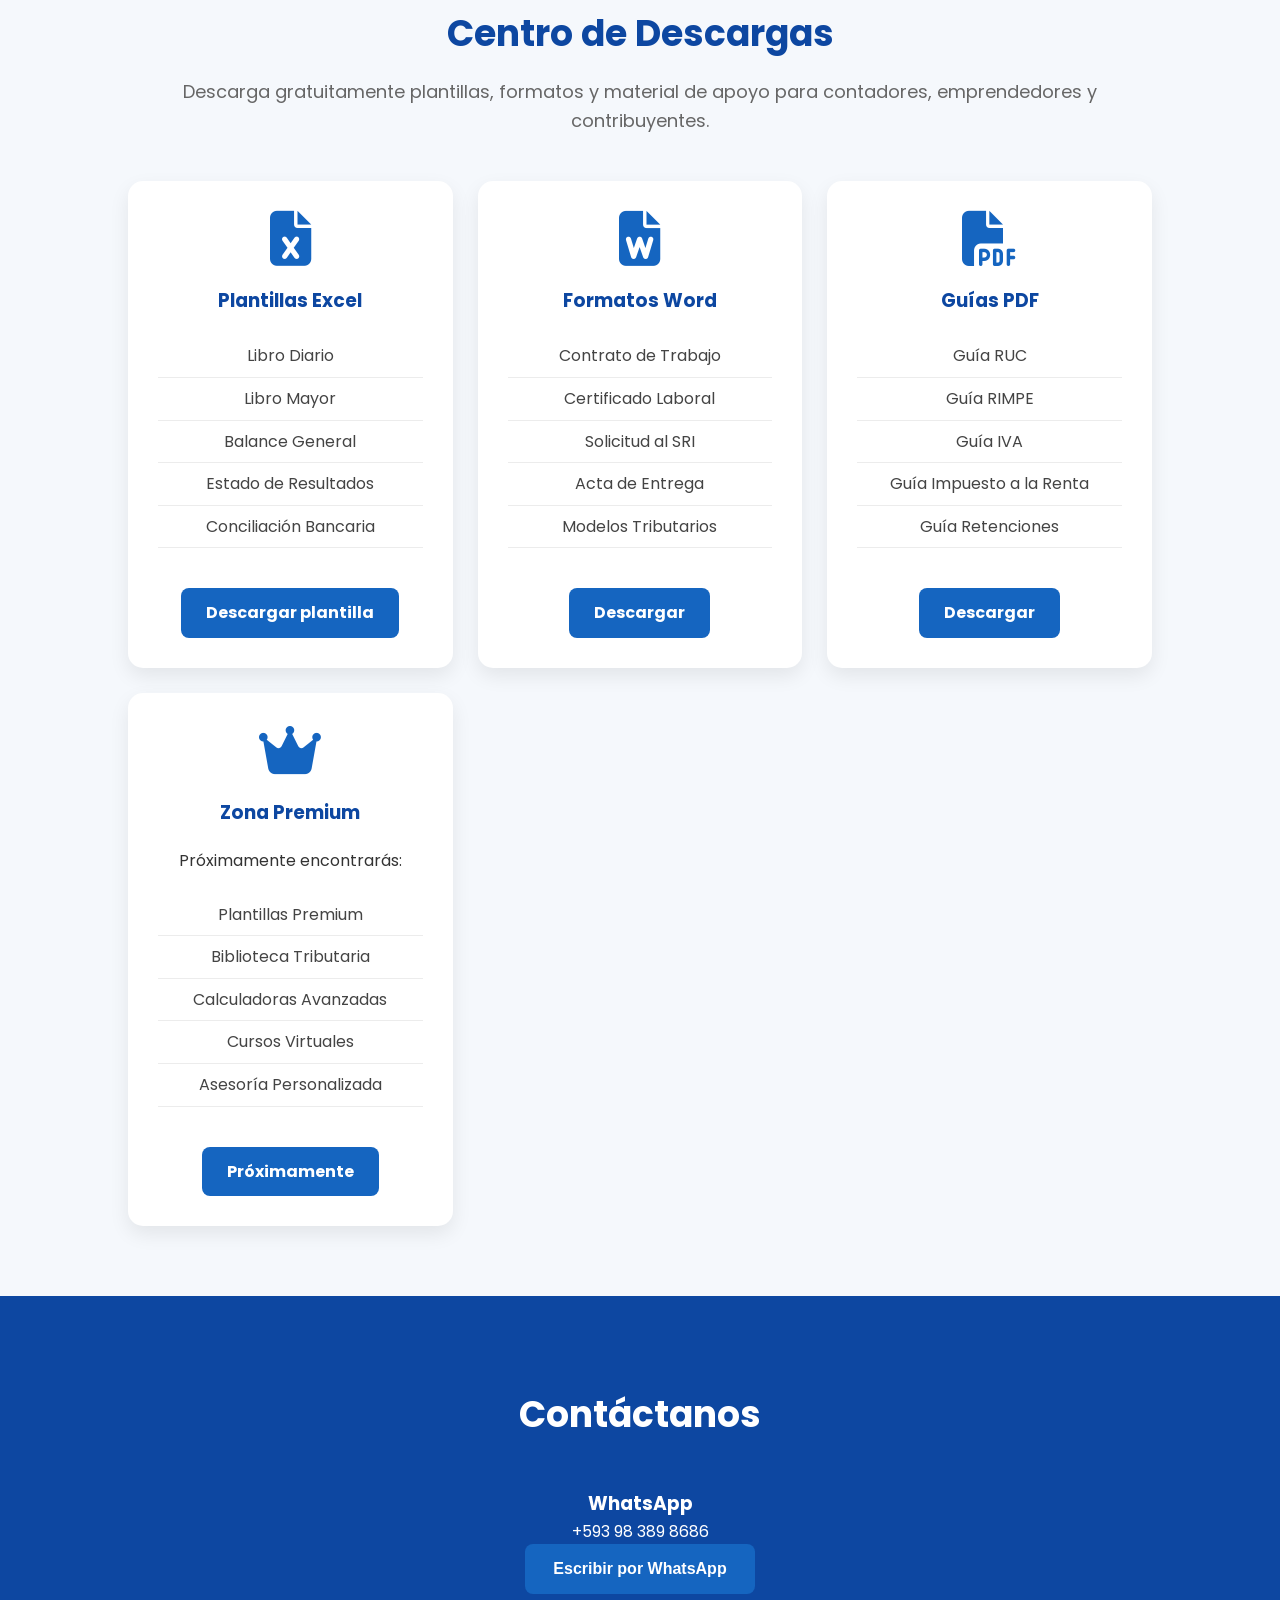
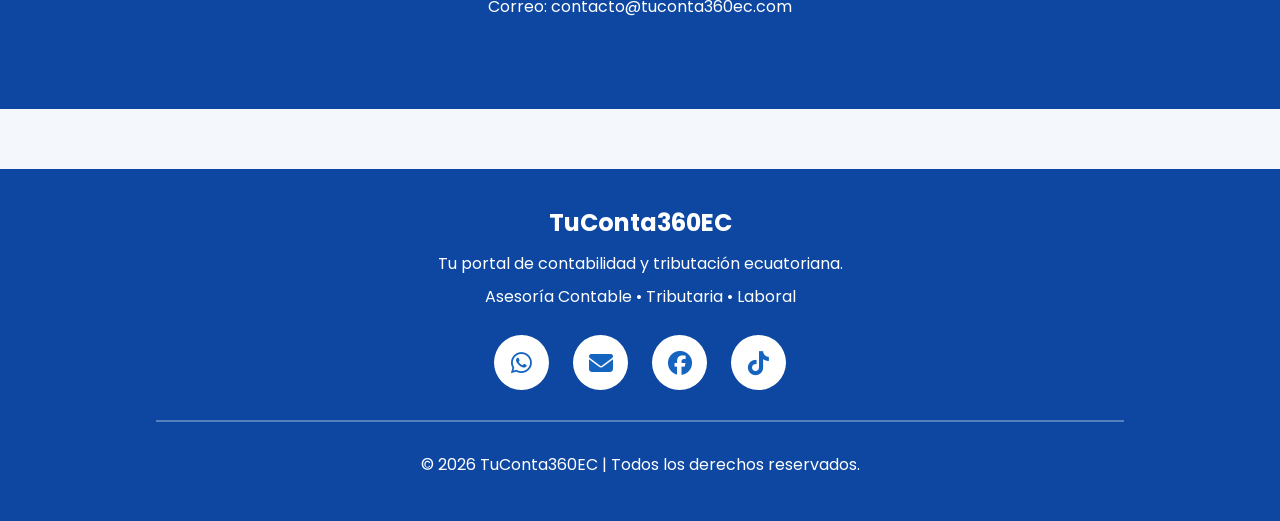
==== commit 6d500611: "Update index.html" ====
--- a/index.html
+++ b/index.html
@@ -539,31 +539,59 @@
 
             </ul>
 
+            <a href="Plantilla_Calculo_Impuestos.xlsx" class="btn" download>
+    Descargar plantilla
+</a>
+
+        </div>
+
+        <!-- Word -->
+
+        <div class="card">
+
+            <i class="fa-solid fa-file-word"></i>
+
+            <h3>Formatos Word</h3>
+
+            <ul>
+
+                <li>Contrato de Trabajo</li>
+
+                <li>Certificado Laboral</li>
+
+                <li>Solicitud al SRI</li>
+
+                <li>Acta de Entrega</li>
+
+                <li>Modelos Tributarios</li>
+
+            </ul>
+
             <a href="#" class="btn">
                 Descargar
             </a>
 
         </div>
 
-        <!-- Word -->
+        <!-- PDF -->
 
         <div class="card">
 
-            <i class="fa-solid fa-file-word"></i>
-
-            <h3>Formatos Word</h3>
+            <i class="fa-solid fa-file-pdf"></i>
+
+            <h3>Guías PDF</h3>
 
             <ul>
 
-                <li>Contrato de Trabajo</li>
-
-                <li>Certificado Laboral</li>
-
-                <li>Solicitud al SRI</li>
-
-                <li>Acta de Entrega</li>
-
-                <li>Modelos Tributarios</li>
+                <li>Guía RUC</li>
+
+                <li>Guía RIMPE</li>
+
+                <li>Guía IVA</li>
+
+                <li>Guía Impuesto a la Renta</li>
+
+                <li>Guía Retenciones</li>
 
             </ul>
 
@@ -573,34 +601,6 @@
 
         </div>
 
-        <!-- PDF -->
-
-        <div class="card">
-
-            <i class="fa-solid fa-file-pdf"></i>
-
-            <h3>Guías PDF</h3>
-
-            <ul>
-
-                <li>Guía RUC</li>
-
-                <li>Guía RIMPE</li>
-
-                <li>Guía IVA</li>
-
-                <li>Guía Impuesto a la Renta</li>
-
-                <li>Guía Retenciones</li>
-
-            </ul>
-
-            <a href="#" class="btn">
-                Descargar
-            </a>
-
-        </div>
-
         <!-- Premium -->
 
         <div class="card">
--- a/css/style.css
+++ b/css/style.css
@@ -765,3 +765,60 @@
 }
 
 }
+/*=========================================
+FOOTER REDES SOCIALES
+=========================================*/
+
+.redes{
+
+    margin:25px 0;
+
+}
+
+.redes a{
+
+    display:inline-flex;
+
+    justify-content:center;
+
+    align-items:center;
+
+    width:55px;
+
+    height:55px;
+
+    margin:0 10px;
+
+    border-radius:50%;
+
+    background:white;
+
+    color:#1565c0;
+
+    font-size:24px;
+
+    transition:.3s;
+
+    text-decoration:none;
+
+}
+
+.redes a:hover{
+
+    background:#ffd54f;
+
+    color:#0d47a1;
+
+    transform:translateY(-5px);
+
+}
+
+footer hr{
+
+    margin:30px auto;
+
+    width:80%;
+
+    border:.5px solid rgba(255,255,255,.3);
+
+}
